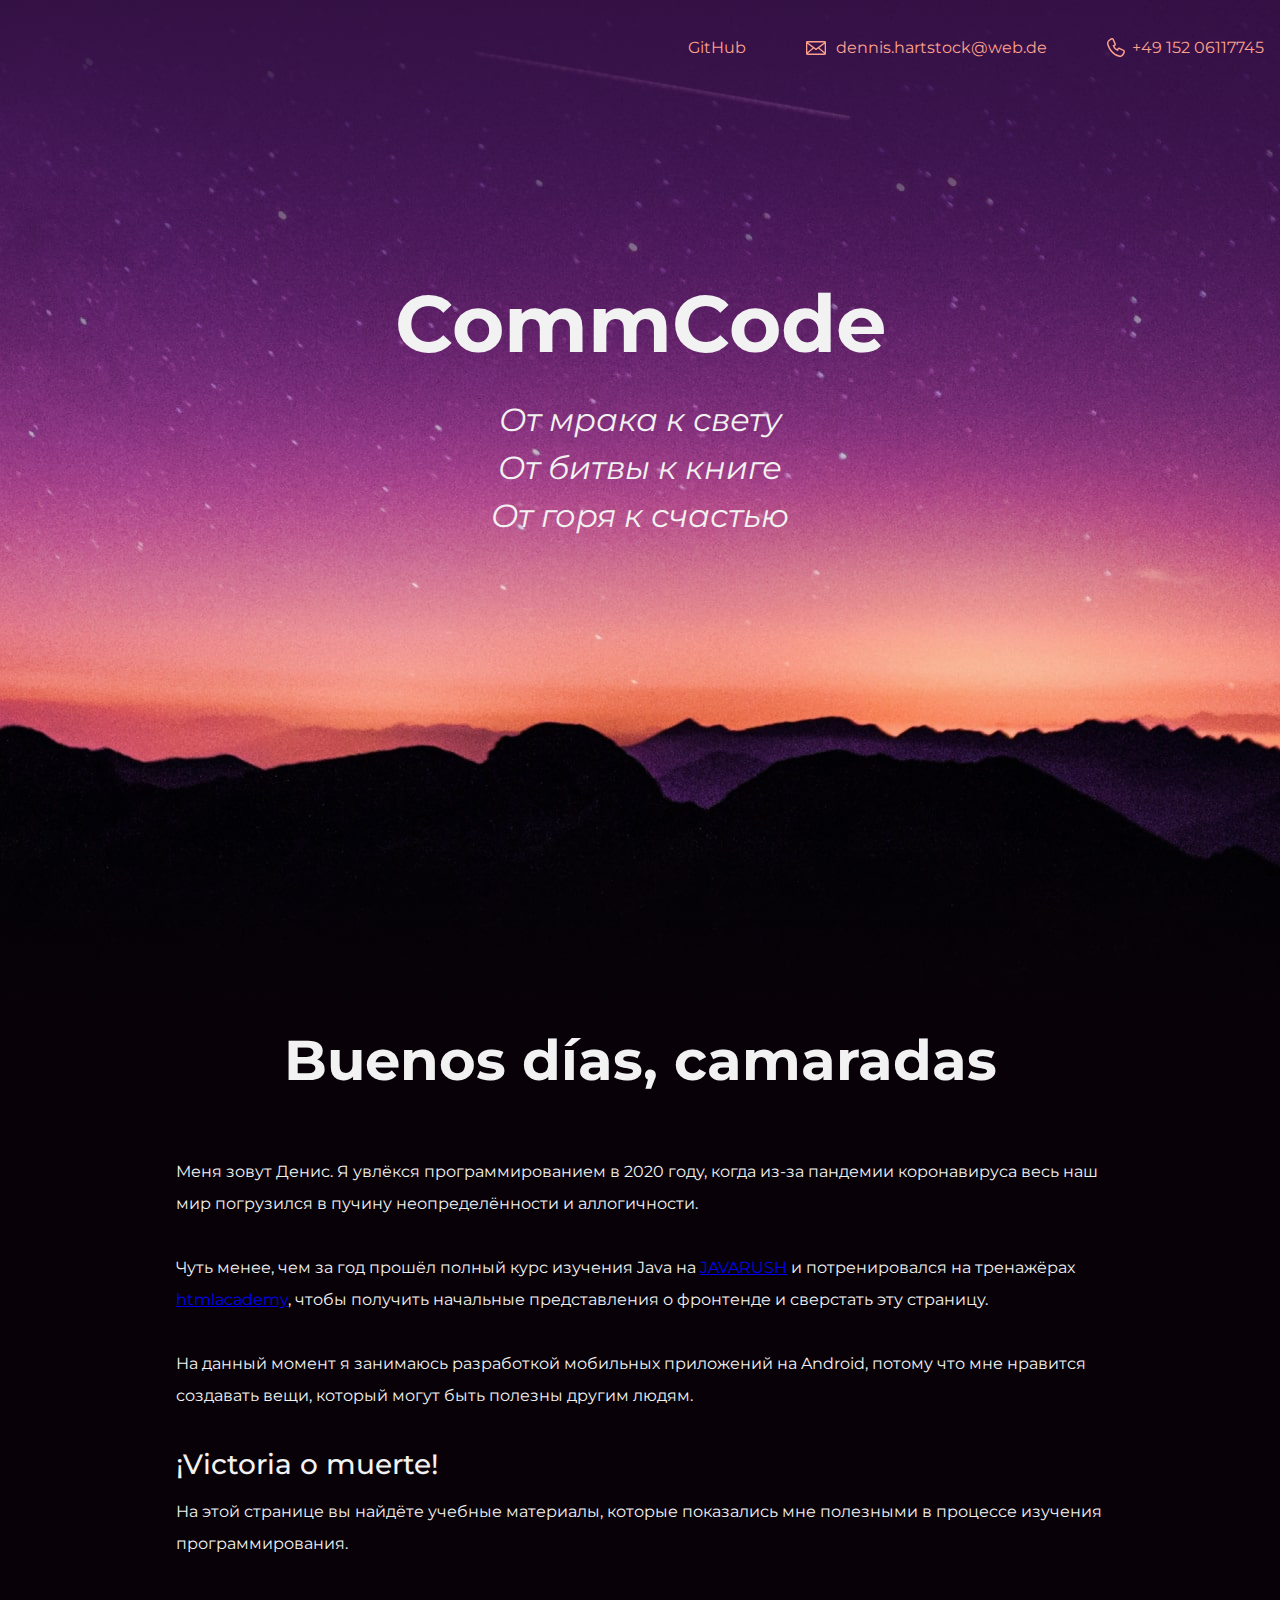
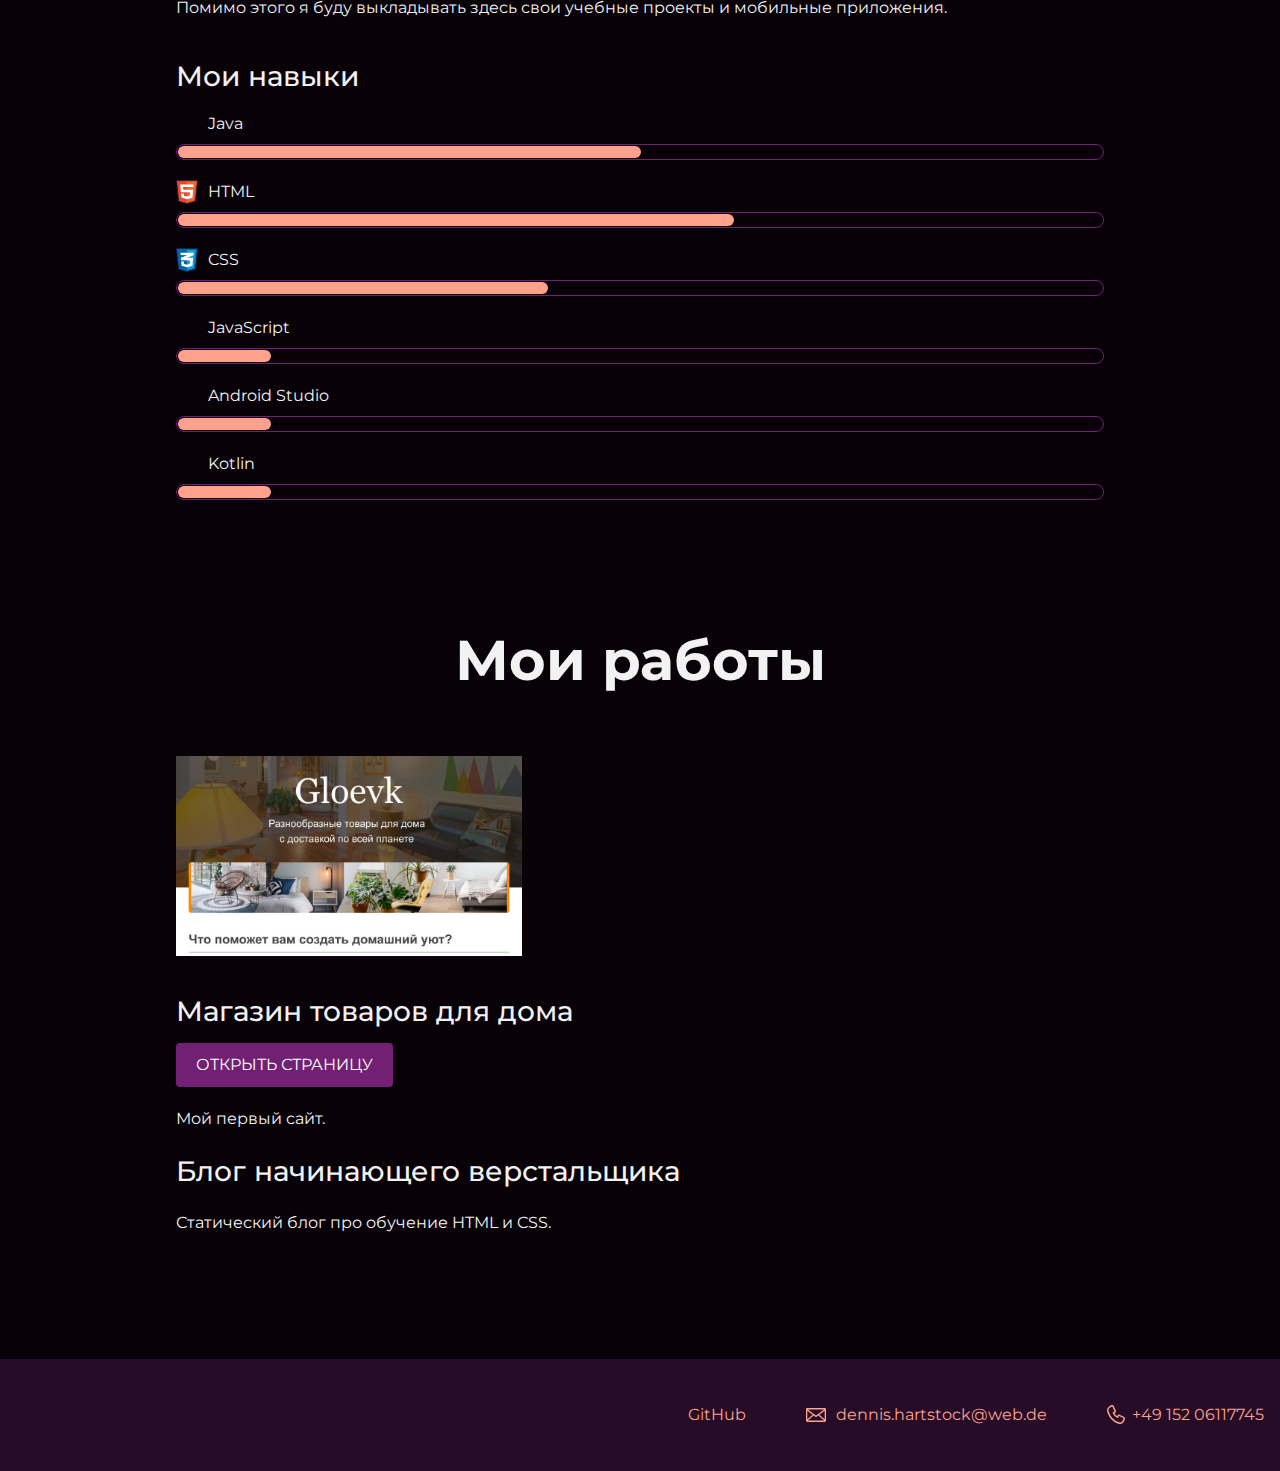
==== index.html @ c0b28620 "release portfolio" ====
<!DOCTYPE html>
<html lang="ru">

<head>
  <meta charset="UTF-8">
  <link rel="stylesheet" href="style.css">
  <link rel="stylesheet"
    href="https://fonts.googleapis.com/css?family=Montserrat:400,500,700|Old+Standard+TT&display=swap&subset=cyrillic">
  <title>CommCode</title>
</head>

<body>
  <header class="page-header">
    <div class="container">
      <a class="header-github" href="https://github.com/DennisHartstock">GitHub</a>
      <a class="header-email" href="mailto:dennis.hartstock@web.de">dennis.hartstock@web.de</a>
      <a class="header-phone" href="tel:+4915206117745">+49 152 06117745</a>
    </div>
  </header>

  <section class="hero-image">
    <div class="container">
      <h1 class="heading">CommCode</h1>
      <p><cite>От мрака к свету<br>От битвы к книге<br>От горя к счастью</cite></p>
    </div>
  </section>

  <section class="intro">
    <div class="container">
      <h2 class="subheading">Buenos días, camaradas</h2>
      <figure>
        <!-- <img class="user-image" src="files/user.jpg" width="928" height="536" alt="Фотография Неопознанного Енота"> -->
      </figure>

      <div>

        <p>Меня зовут Денис. Я увлёкся программированием в 2020 году,
          когда из-за пандемии коронавируса весь наш мир погрузился в пучину неопределённости и аллогичности.</p>

        <p>Чуть менее, чем за год прошёл полный курс изучения Java на <a href="https://javarush.ru/">JAVARUSH</a> и
          потренировался на тренажёрах <a href="https://htmlacademy.ru/courses">htmlacademy</a>,
          чтобы получить начальные представления о фронтенде и сверстать эту страницу.</p>

        <p>На данный момент я занимаюсь разработкой мобильных приложений на Android, потому что мне нравится создавать вещи,
          который могут быть полезны другим людям.</p>

      </div>

      <div>
        <h3>¡Victoria o muerte!</h3>

        <p>На этой странице вы найдёте учебные материалы, которые показались мне полезными в процессе изучения программирования.</p>

        <p>Помимо этого я буду выкладывать здесь свои учебные проекты и мобильные приложения.</p>

      </div>

      <div class="skills">
        <h3>Мои навыки</h3>
        <dl class="skills-list">
          <dt class="skill-java">Java</dt>
          <dd class="level">
            <div style="width: 50%;">50%</div>
            </dd>
          <dt class="skill-html">HTML</dt>
          <dd class="level">
            <div style="width: 60%;">60%</div>
          </dd>
          <dt class="skill-css">CSS</dt>
          <dd class="level">
            <div style="width: 40%;">40%</div>
          </dd>
          <dt class="skill-javascript">JavaScript</dt>
          <dd class="level">
            <div style="width: 10%;">10%</div>
            </dd>
            <dt class="skill-android-studio">Android Studio</dt>
          <dd class="level">
            <div style="width: 10%;">10%</div>
            </dd>
            <dt class="skill-Kotlin">Kotlin</dt>
          <dd class="level">
            <div style="width: 10%;">0%</div>
            </dd>
        </dl>
      </div>

    </div>
  </section>

  <section class="portfolio">
    <div class="container">
      <h2 class="subheading">Мои работы</h2>

      <figure class="project-image">
        <img src="files/project.jpg" height="200" alt="Cайт магазина товаров для дома">
      </figure>

      <h3>Магазин товаров для дома</h3>
      <a class="button" href="source/project-gloevk/index.html">Открыть страницу</a>

      <p>Мой первый сайт.</p>

      <h3>Блог начинающего верстальщика</h3>
      <p>Статический блог про обучение HTML и CSS.</p>
    </div>
  </section>

  <footer class="page-footer">
    <div class="container">
      <a class="footer-github" href="https://github.com/DennisHartstock">GitHub</a>
      <a class="footer-email" href="mailto:dennis.hartstock@web.de">dennis.hartstock@web.de</a>
      <a class="footer-phone" href="tel:+4915206117745">+49 152 06117745</a>
    </div>
  </footer>
</body>

</html>
---- style.css ----
body {
  margin: 0;
  min-width: 960px;
  font-family: "Montserrat", "Helvetica", "Arial", sans-serif;
  font-size: 16px;
  line-height: 32px;
  color: #f2f2f2;
  background-color: #080208;
  background-image: url("img/hero-bg.jpg");
  background-repeat: no-repeat;
  background-position: top center;
}

.container {
  max-width: 928px;
  margin: 0 auto;
  padding: 0 16px;
}

.page-header {
  margin: 0 0 180px;
  padding: 32px 0 32px;
}

.page-header .container,
.page-footer .container {
  max-width: 1408px;
  text-align: right;
}

.page-header a {
  margin-left: 56px;
  color: #fea18d;
  text-decoration: none;
  background-repeat: no-repeat;
  background-position: left;
}

.header-email {
  padding-left: 30px;
  background-image: url("img/icon-email.svg");
}

.header-phone {
  padding-left: 25px;
  background-image: url("img/icon-phone.svg");
}

.hero-image {
  margin-bottom: 480px;
}

.hero-image .container {
  max-width: 1408px;
  text-align: center;
}

.heading {
  margin: 0 0 24px;
  font-size: 80px;
  line-height: 96px;
}

.hero-image p {
  margin: 0;
  font-size: 32px;
  line-height: 48px;
}

.intro {
  margin: 0 0 120px;
}

.subheading {
  margin: 0 0 56px;
  font-size: 56px;
  line-height: 80px;
  text-align: center;
}

.user-image {
  margin: 0 0 32px;
  text-align: center;
}

.intro h3,
.portfolio h3 {
  margin: 0 0 12px;
  font-size: 28px;
  line-height: 40px;
  font-weight: 500;
}

.intro p {
  margin: 0 0 32px;
}

.skills-list {
  margin: 0;
  padding: 0;
}

.skills-list dt {
  padding-left: 32px;
  background-repeat: no-repeat;
  background-position: left;
}

.skill-html {
  background-image: url("img/icon-html.svg");
}

.skill-css {
  background-image: url("img/icon-css.svg");
}

.level {
  margin: 4px 0 16px;
  padding: 0;
  height: 14px;
  font-size: 0;
  background-color: #080208;
  border: 1px solid #712073;
  border-radius: 8px;
}

.level div {
  margin: 1px;
  height: 12px;
  background-color: #fea18d;
  border-radius: 6px;
}

.portfolio {
  margin: 0 0 120px;
}

.projects {
  margin: 0;
  padding: 0;
  list-style: none;
}

.projects li {
  margin: 0 0 80px;
}

.project-image {
  margin: 0 0 24px;
  text-align: left;
}

.projects p {
  margin: 0 0 24px;
}

.button {
  padding: 6px 20px;
  display: inline-block;
  vertical-align: baseline;
  text-decoration: none;
  text-transform: uppercase;
  border-radius: 4px;
  background-color: #712073;
  color: #ffffff;
}

.page-footer {
  padding: 40px 0;
  background-color: #260c26;
}

.page-footer a {
  margin-left: 56px;
  color: #fea18d;
  text-decoration: none;
  background-repeat: no-repeat;
  background-position: left;
}

.footer-email {
  padding-left: 30px;
  background-image: url("img/icon-email.svg");
}

.footer-phone {
  padding-left: 25px;
  background-image: url("img/icon-phone.svg");
}
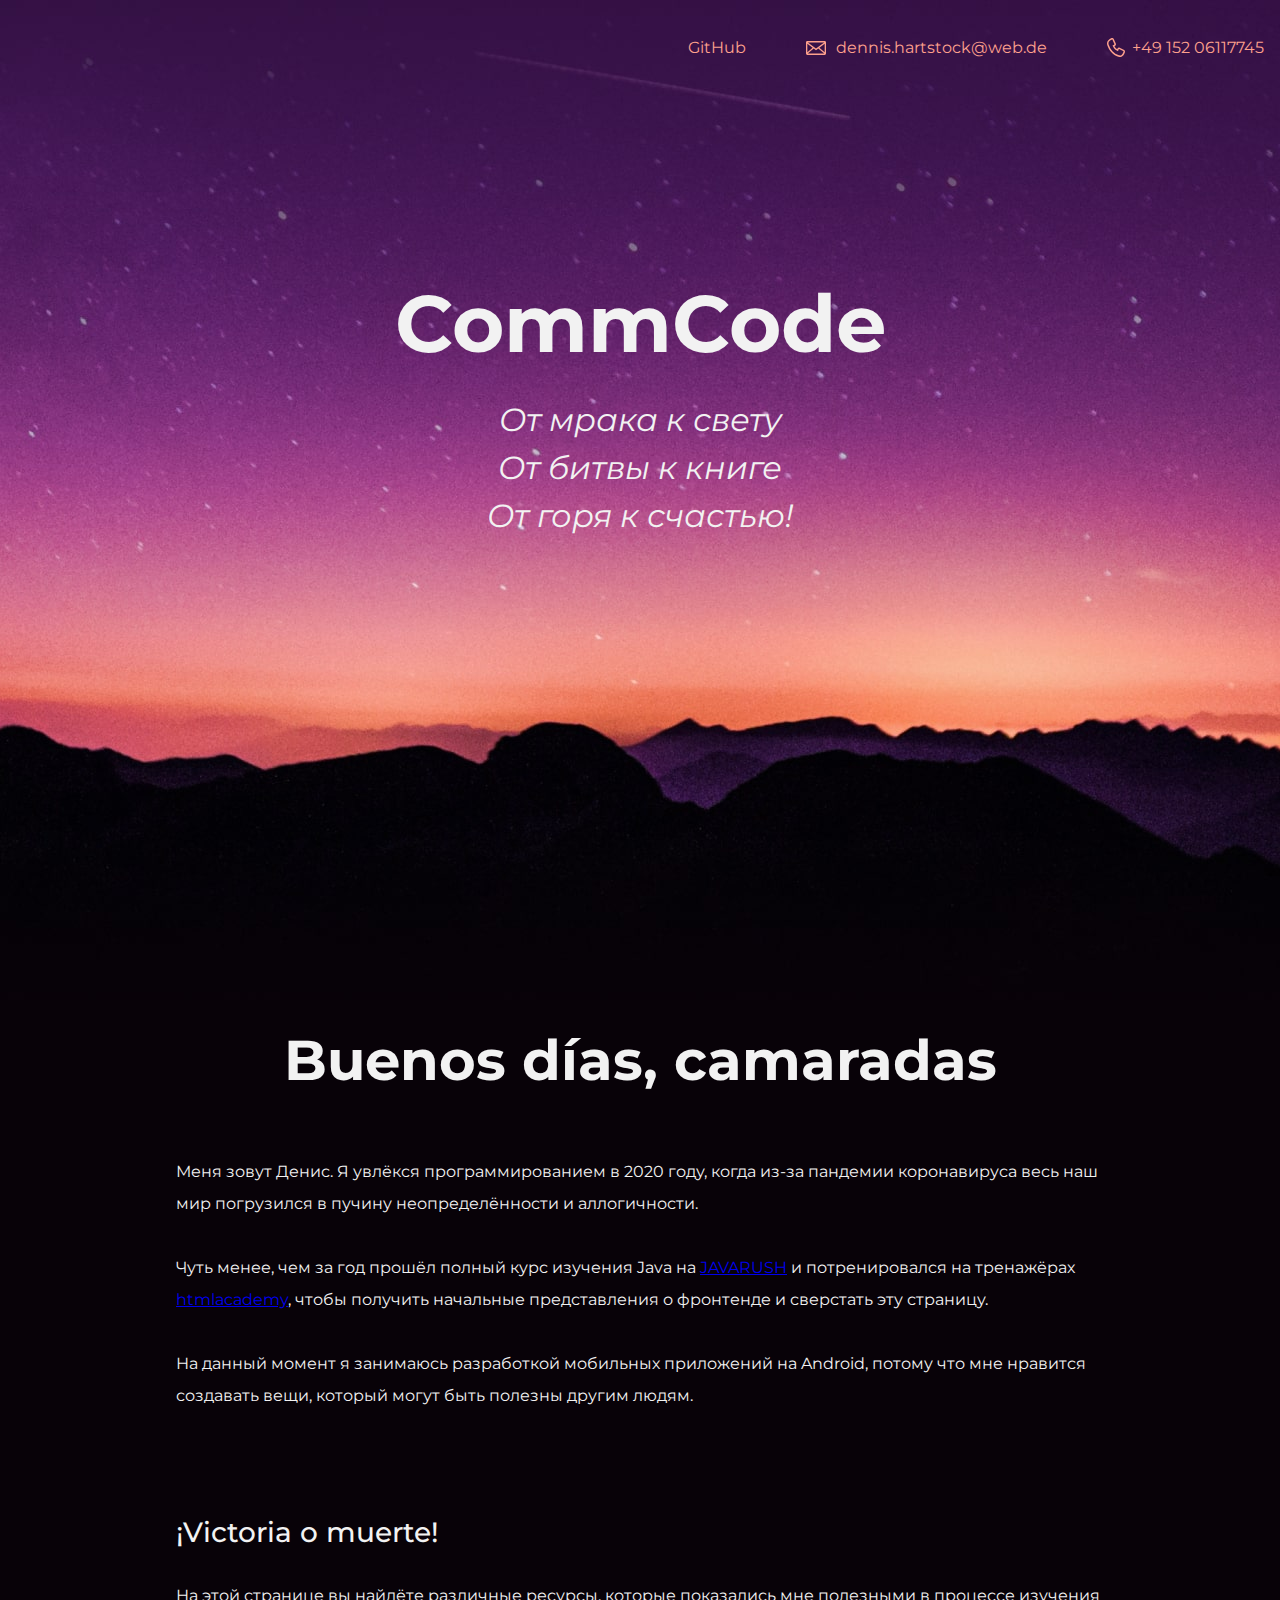
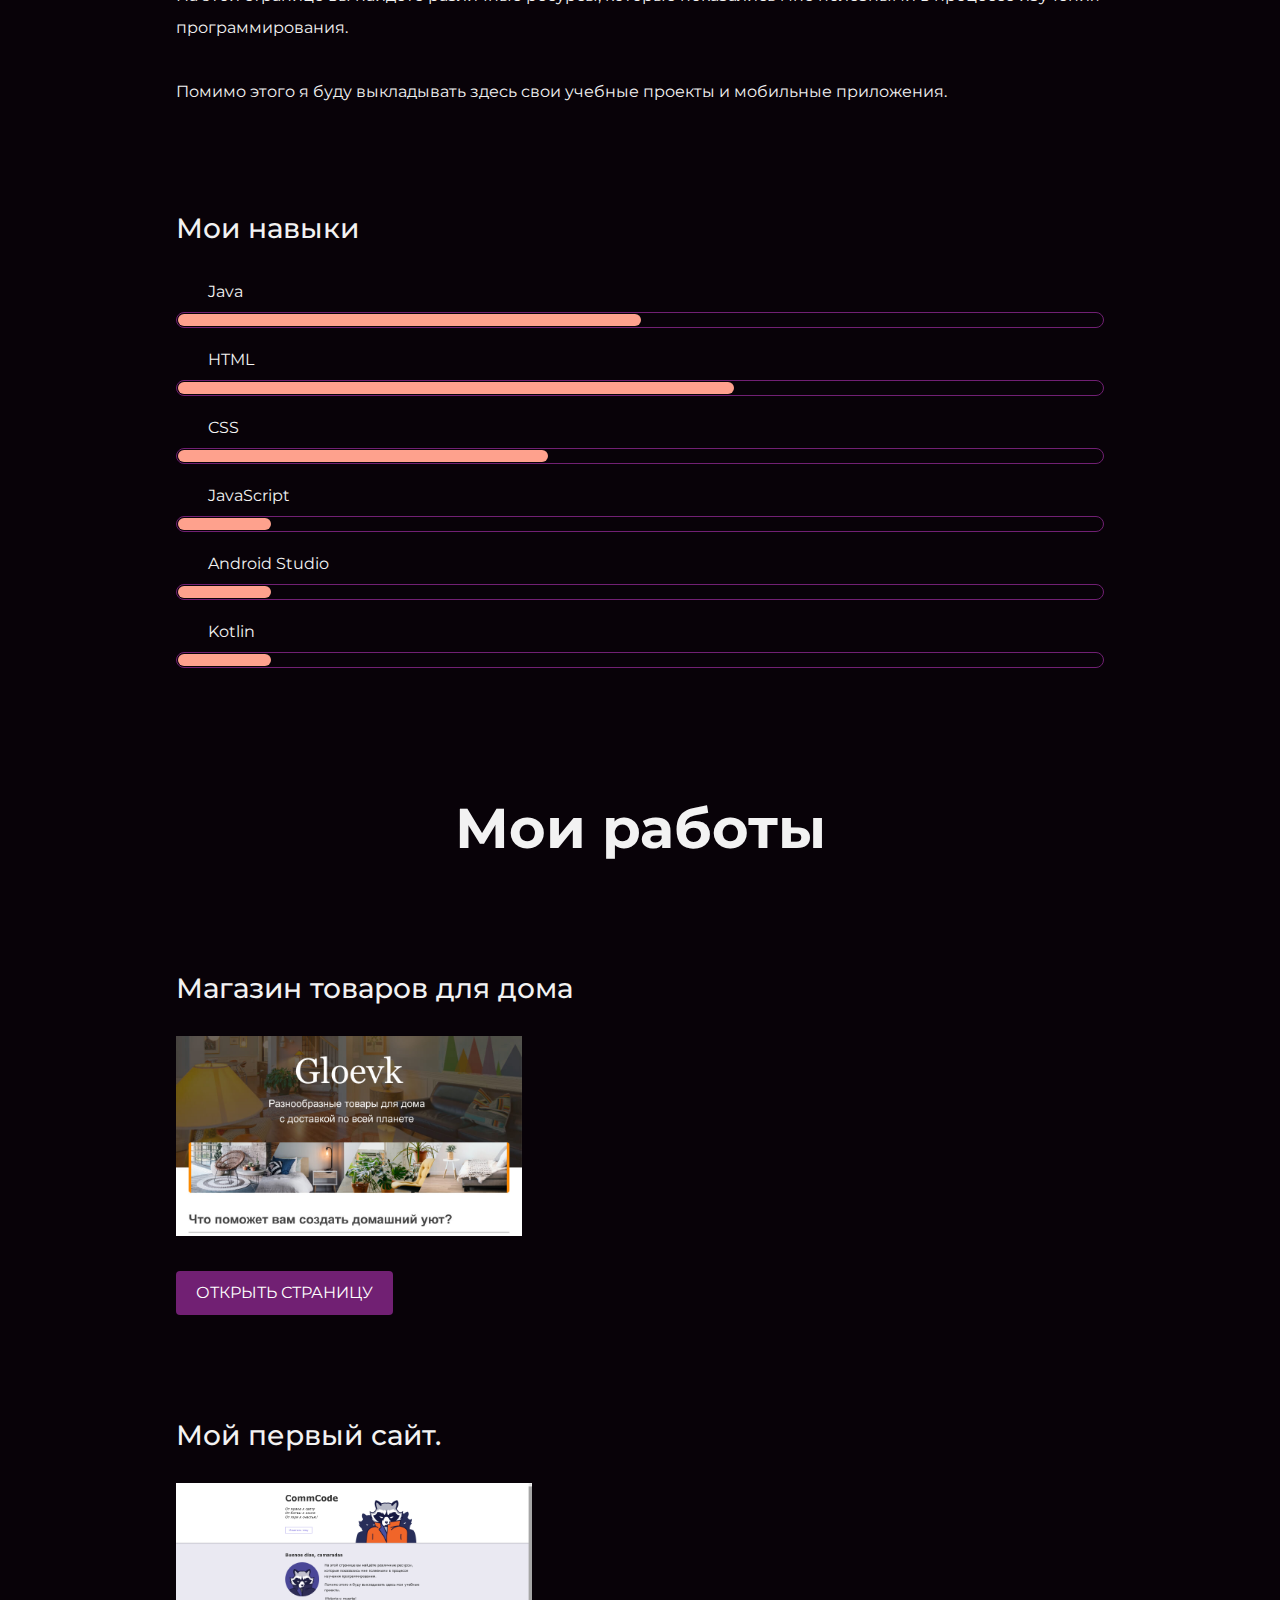
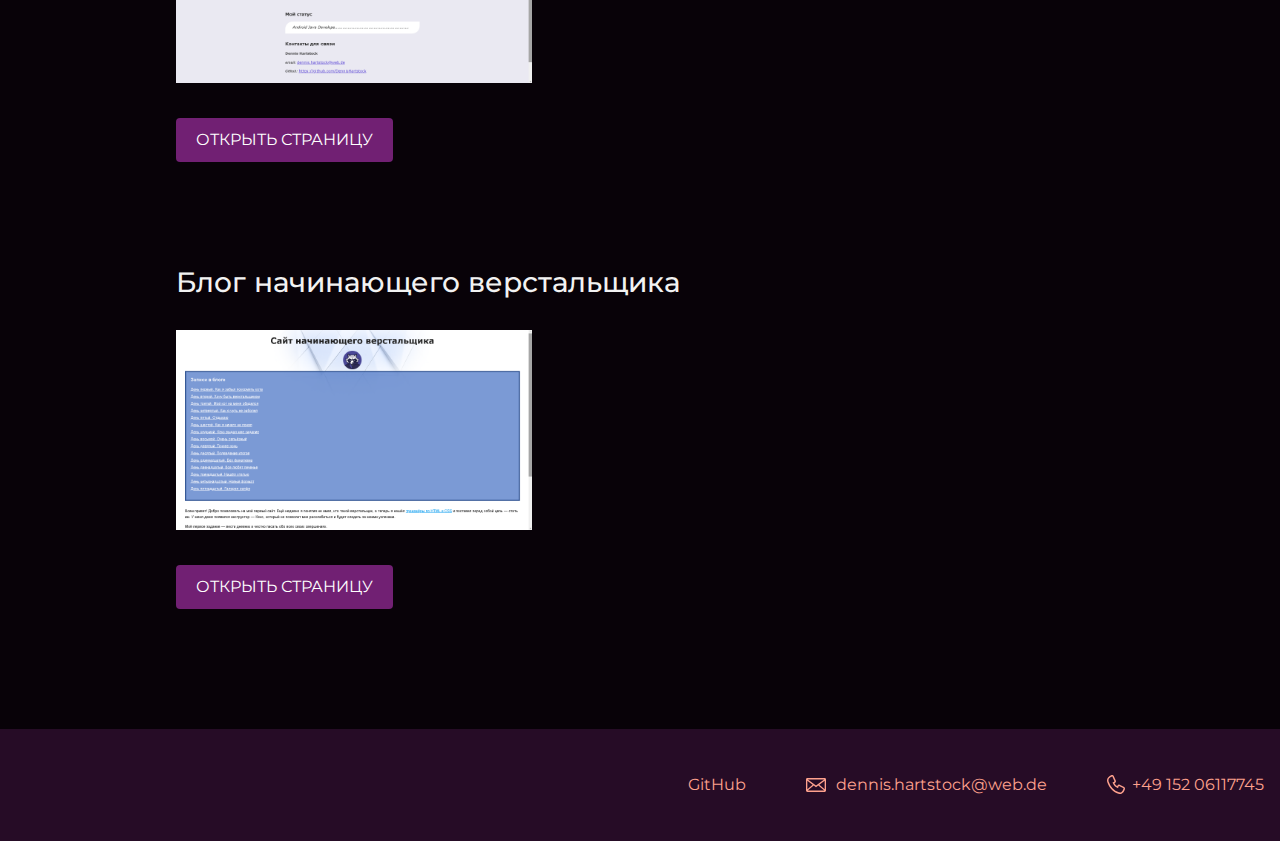
==== commit 4f3ec763: "make varios changes" ====
--- a/index.html
+++ b/index.html
@@ -21,7 +21,7 @@
   <section class="hero-image">
     <div class="container">
       <h1 class="heading">CommCode</h1>
-      <p><cite>От мрака к свету<br>От битвы к книге<br>От горя к счастью</cite></p>
+      <p><cite>От мрака к свету<br>От битвы к книге<br>От горя к счастью!</cite></p>
     </div>
   </section>
 
@@ -41,7 +41,8 @@
           потренировался на тренажёрах <a href="https://htmlacademy.ru/courses">htmlacademy</a>,
           чтобы получить начальные представления о фронтенде и сверстать эту страницу.</p>
 
-        <p>На данный момент я занимаюсь разработкой мобильных приложений на Android, потому что мне нравится создавать вещи,
+        <p>На данный момент я занимаюсь разработкой мобильных приложений на Android, потому что мне нравится создавать
+          вещи,
           который могут быть полезны другим людям.</p>
 
       </div>
@@ -49,7 +50,8 @@
       <div>
         <h3>¡Victoria o muerte!</h3>
 
-        <p>На этой странице вы найдёте учебные материалы, которые показались мне полезными в процессе изучения программирования.</p>
+        <p>На этой странице вы найдёте различные ресурсы, которые показались мне полезными в процессе изучения
+          программирования.</p>
 
         <p>Помимо этого я буду выкладывать здесь свои учебные проекты и мобильные приложения.</p>
 
@@ -61,7 +63,7 @@
           <dt class="skill-java">Java</dt>
           <dd class="level">
             <div style="width: 50%;">50%</div>
-            </dd>
+          </dd>
           <dt class="skill-html">HTML</dt>
           <dd class="level">
             <div style="width: 60%;">60%</div>
@@ -73,18 +75,17 @@
           <dt class="skill-javascript">JavaScript</dt>
           <dd class="level">
             <div style="width: 10%;">10%</div>
-            </dd>
-            <dt class="skill-android-studio">Android Studio</dt>
+          </dd>
+          <dt class="skill-android-studio">Android Studio</dt>
           <dd class="level">
             <div style="width: 10%;">10%</div>
-            </dd>
-            <dt class="skill-Kotlin">Kotlin</dt>
+          </dd>
+          <dt class="skill-Kotlin">Kotlin</dt>
           <dd class="level">
             <div style="width: 10%;">0%</div>
-            </dd>
+          </dd>
         </dl>
       </div>
-
     </div>
   </section>
 
@@ -92,17 +93,27 @@
     <div class="container">
       <h2 class="subheading">Мои работы</h2>
 
+      <h3>Магазин товаров для дома</h3>
       <figure class="project-image">
-        <img src="files/project.jpg" height="200" alt="Cайт магазина товаров для дома">
+        <img src="files/gloevk-example.jpg" height="200" alt="Cайт магазина товаров для дома">
       </figure>
-
-      <h3>Магазин товаров для дома</h3>
       <a class="button" href="source/project-gloevk/index.html">Открыть страницу</a>
 
-      <p>Мой первый сайт.</p>
+      <h3>Мой первый сайт.</h3>
+      <figure class="project-image">
+        <img src="files/commcode-example.png" height="200" alt="Cайт магазина товаров для дома">
+      </figure>
+      <a class="button" href="source/commcode/index.html">Открыть страницу</a>
 
+      
       <h3>Блог начинающего верстальщика</h3>
-      <p>Статический блог про обучение HTML и CSS.</p>
+      <figure class="project-image">
+        <img src="files/project_site-example.png" height="200" alt="Cайт магазина товаров для дома">
+      </figure>
+      <a class="button" href="source/project_site/index.html">Открыть страницу</a>
+
+
+      <!-- <p>Статический блог про обучение HTML и CSS.</p> -->
     </div>
   </section>
 
--- a/style.css
+++ b/style.css
@@ -85,7 +85,7 @@
 
 .intro h3,
 .portfolio h3 {
-  margin: 0 0 12px;
+  margin-top: 100px;
   font-size: 28px;
   line-height: 40px;
   font-weight: 500;
@@ -107,11 +107,11 @@
 }
 
 .skill-html {
-  background-image: url("img/icon-html.svg");
+  /* background-image: url("img/icon-html.svg"); */
 }
 
 .skill-css {
-  background-image: url("img/icon-css.svg");
+  /* background-image: url("img/icon-css.svg"); */
 }
 
 .level {
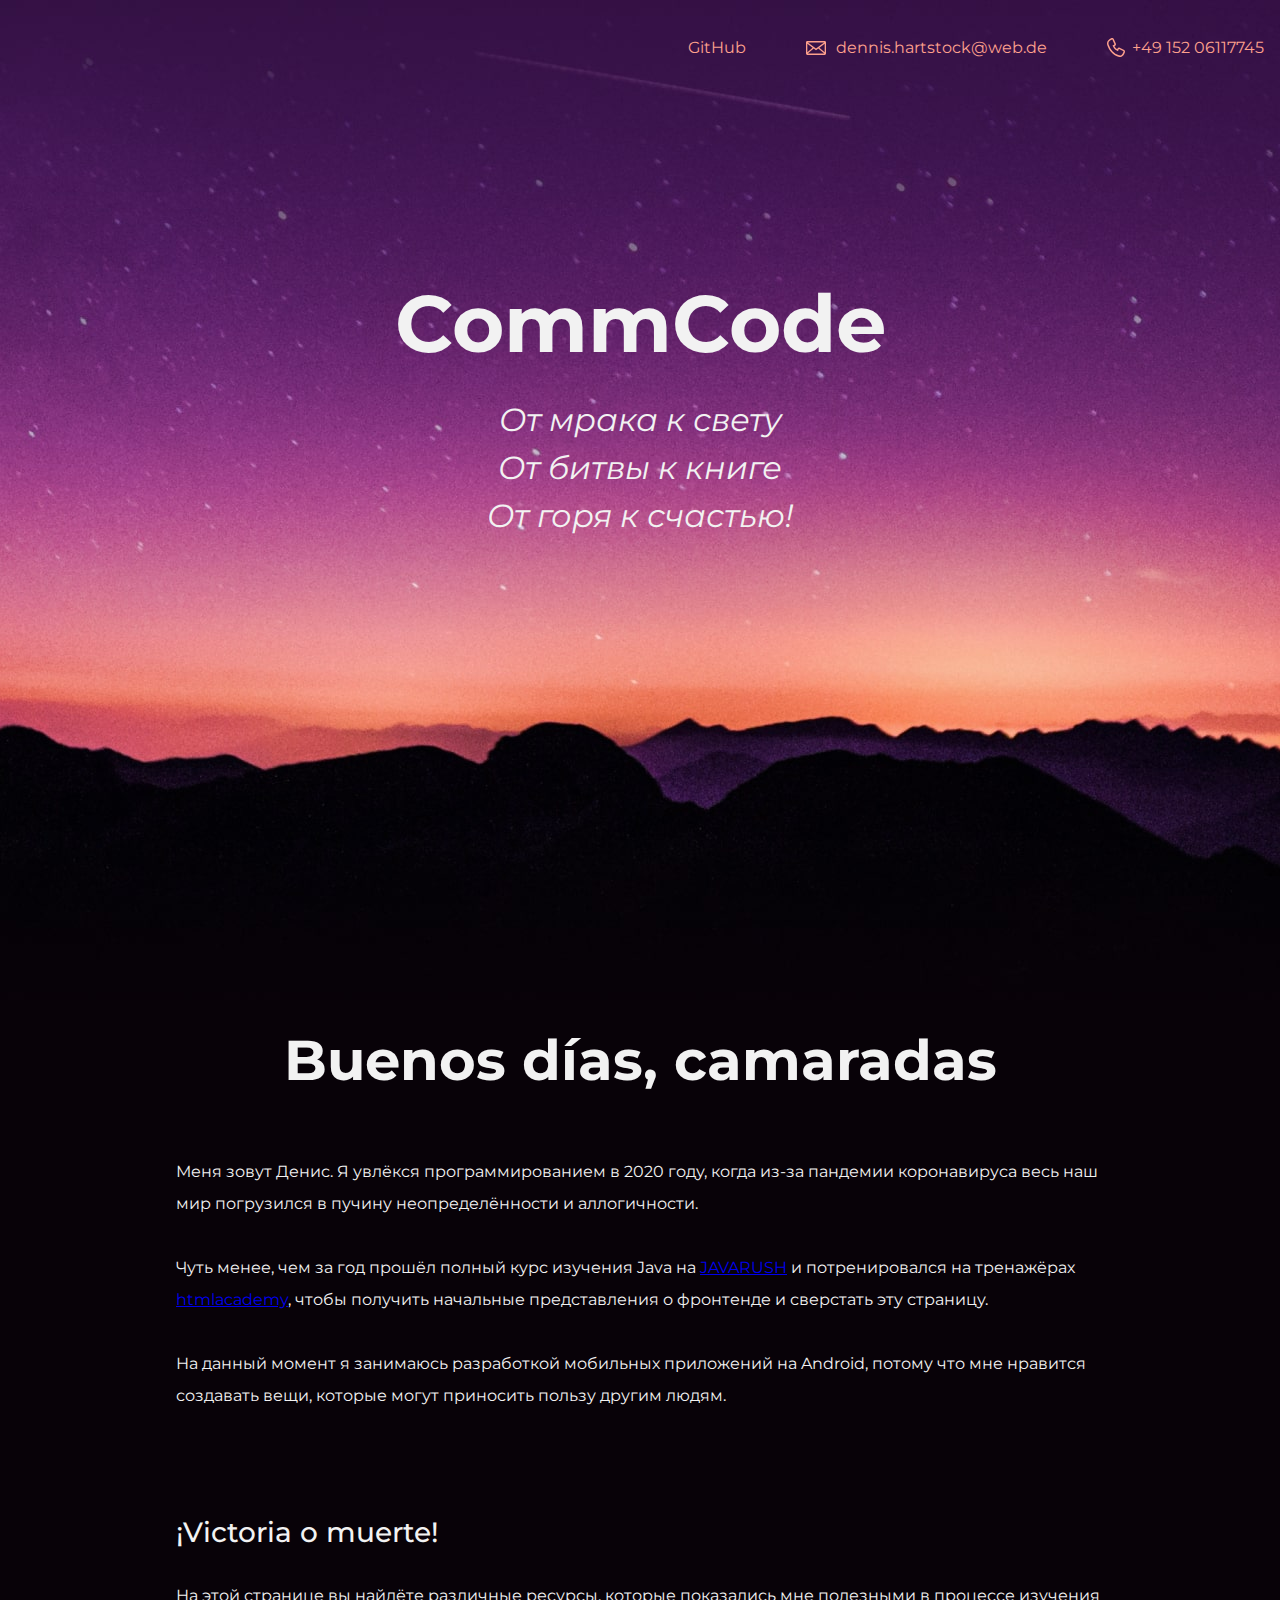
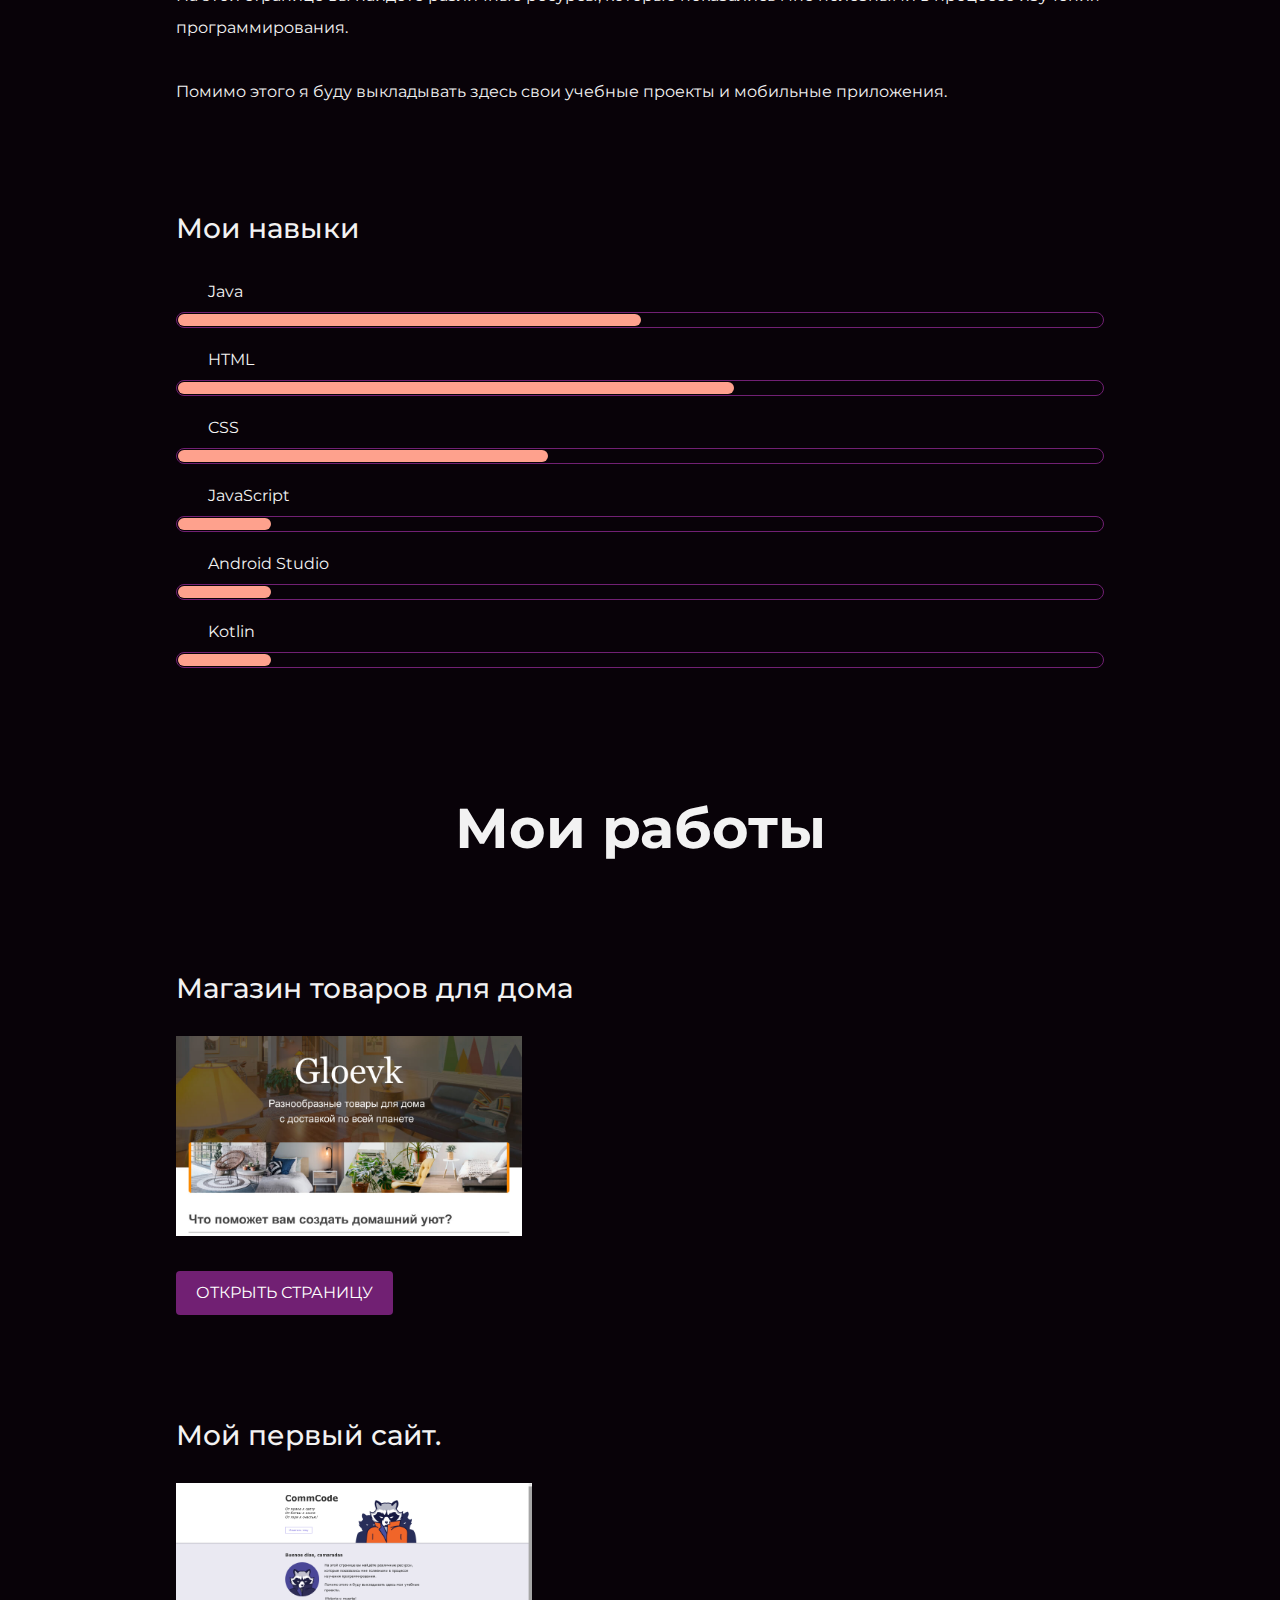
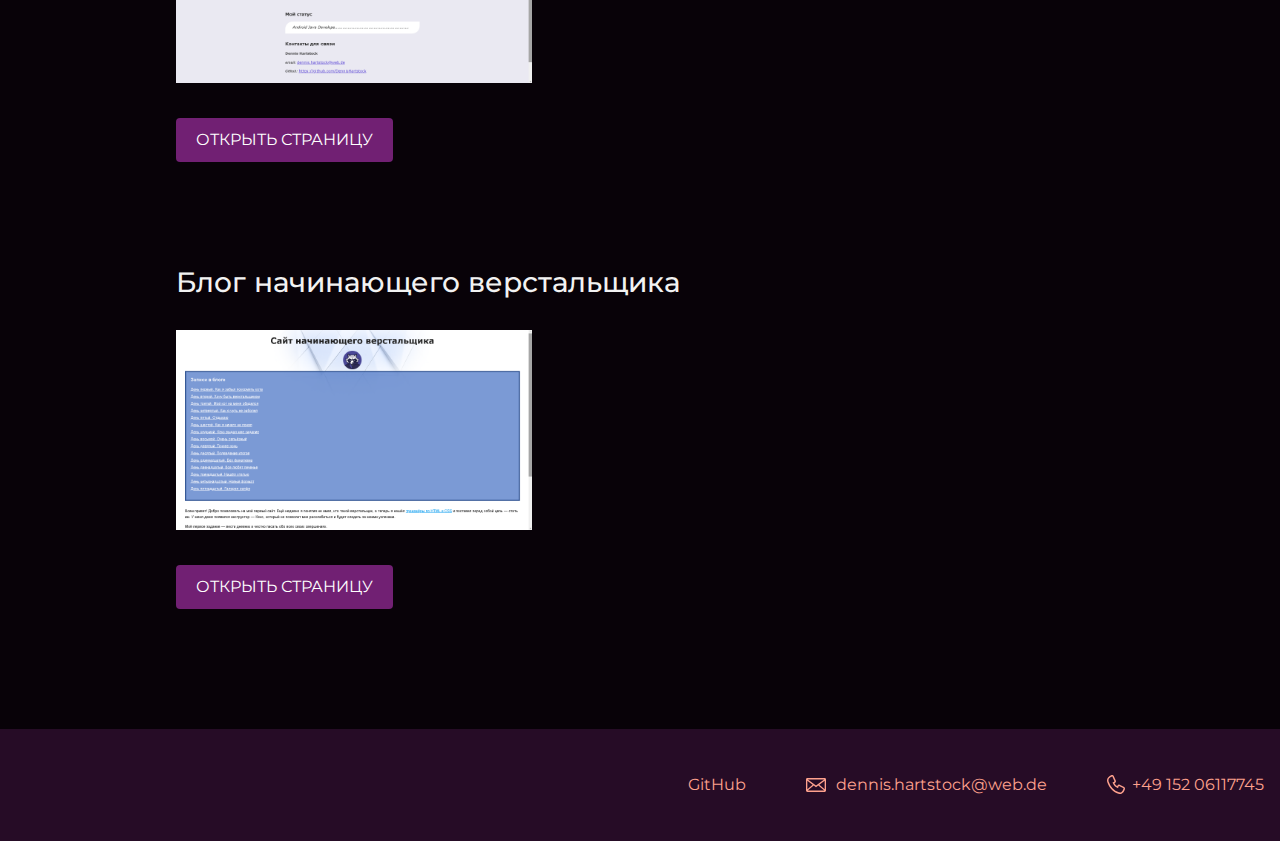
==== commit 0b0be44d: "minor changes" ====
--- a/index.html
+++ b/index.html
@@ -42,8 +42,7 @@
           чтобы получить начальные представления о фронтенде и сверстать эту страницу.</p>
 
         <p>На данный момент я занимаюсь разработкой мобильных приложений на Android, потому что мне нравится создавать
-          вещи,
-          который могут быть полезны другим людям.</p>
+          вещи, которые могут приносить пользу другим людям.</p>
 
       </div>
 
@@ -101,14 +100,14 @@
 
       <h3>Мой первый сайт.</h3>
       <figure class="project-image">
-        <img src="files/commcode-example.png" height="200" alt="Cайт магазина товаров для дома">
+        <img src="files/commcode-example.png" height="200" alt="Мой первый сайт">
       </figure>
       <a class="button" href="source/commcode/index.html">Открыть страницу</a>
 
       
       <h3>Блог начинающего верстальщика</h3>
       <figure class="project-image">
-        <img src="files/project_site-example.png" height="200" alt="Cайт магазина товаров для дома">
+        <img src="files/project_site-example.png" height="200" alt="Блог начинающего верстальщика">
       </figure>
       <a class="button" href="source/project_site/index.html">Открыть страницу</a>
 
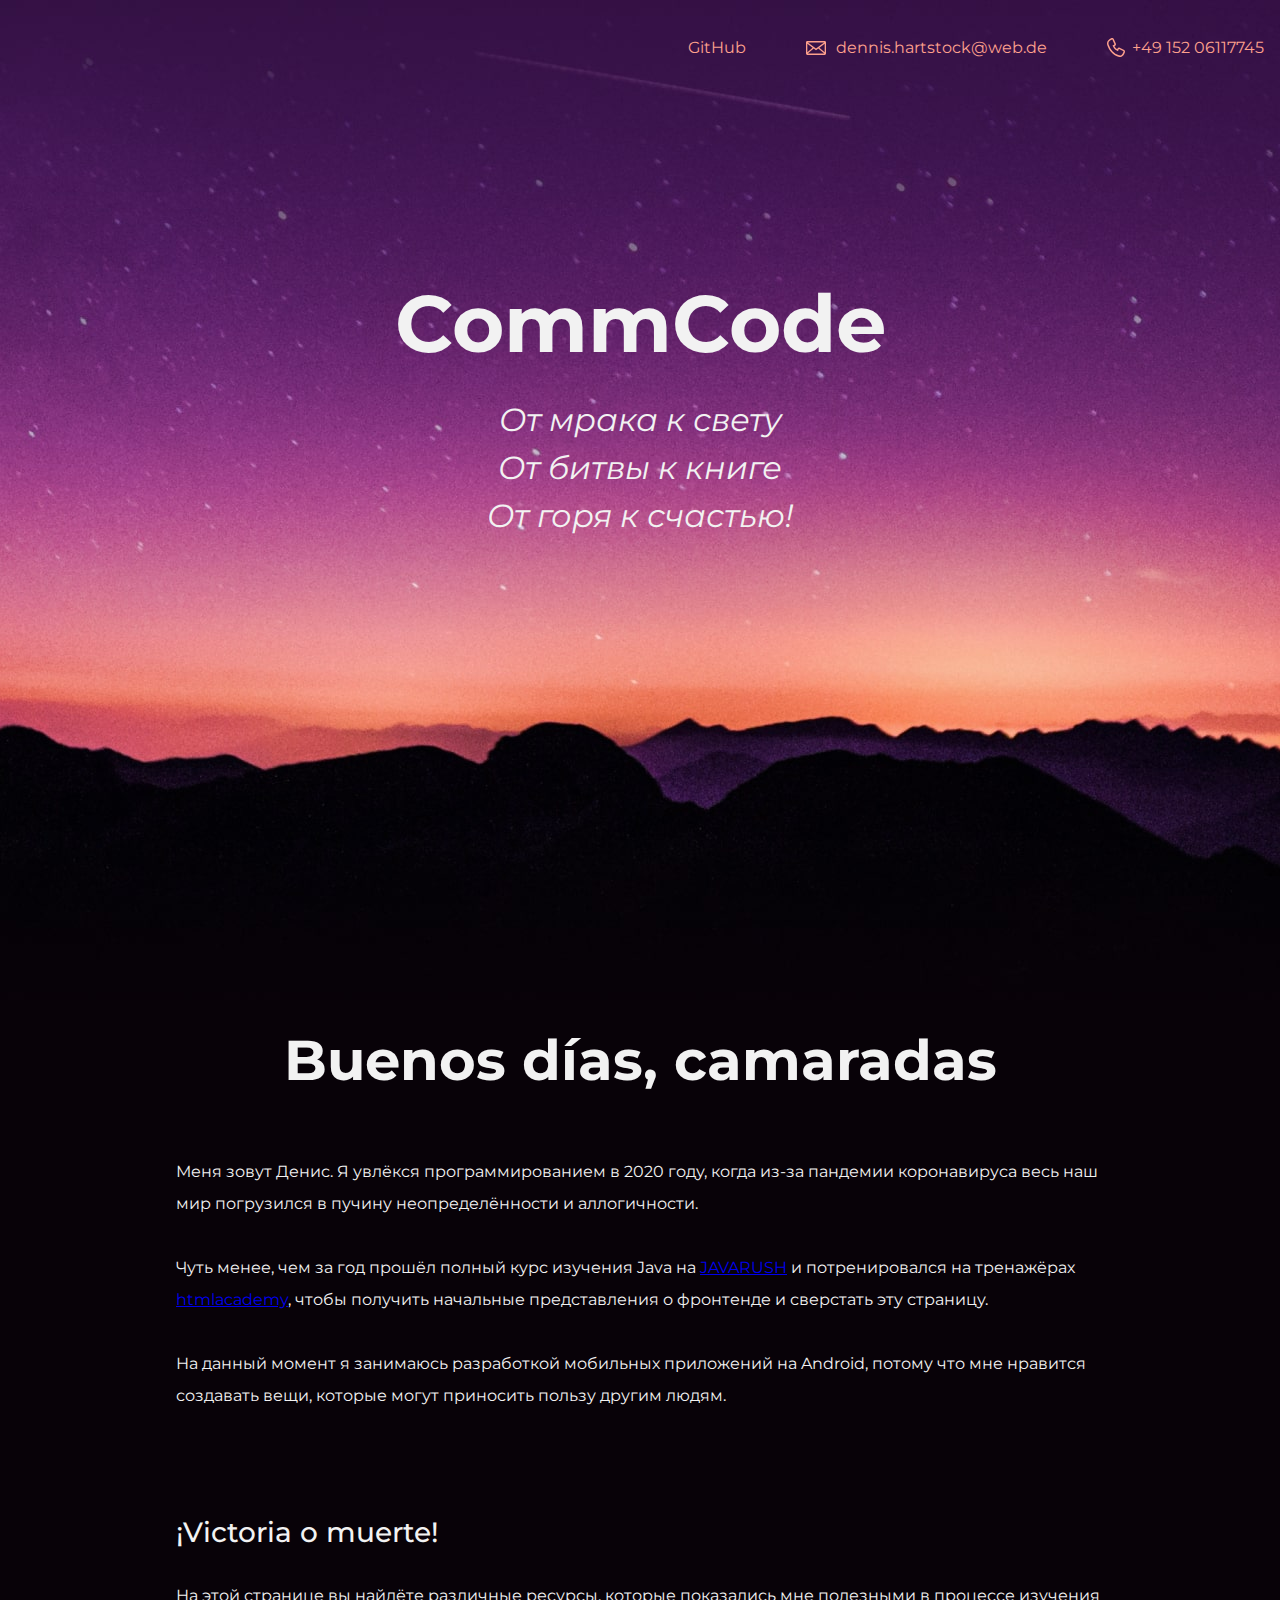
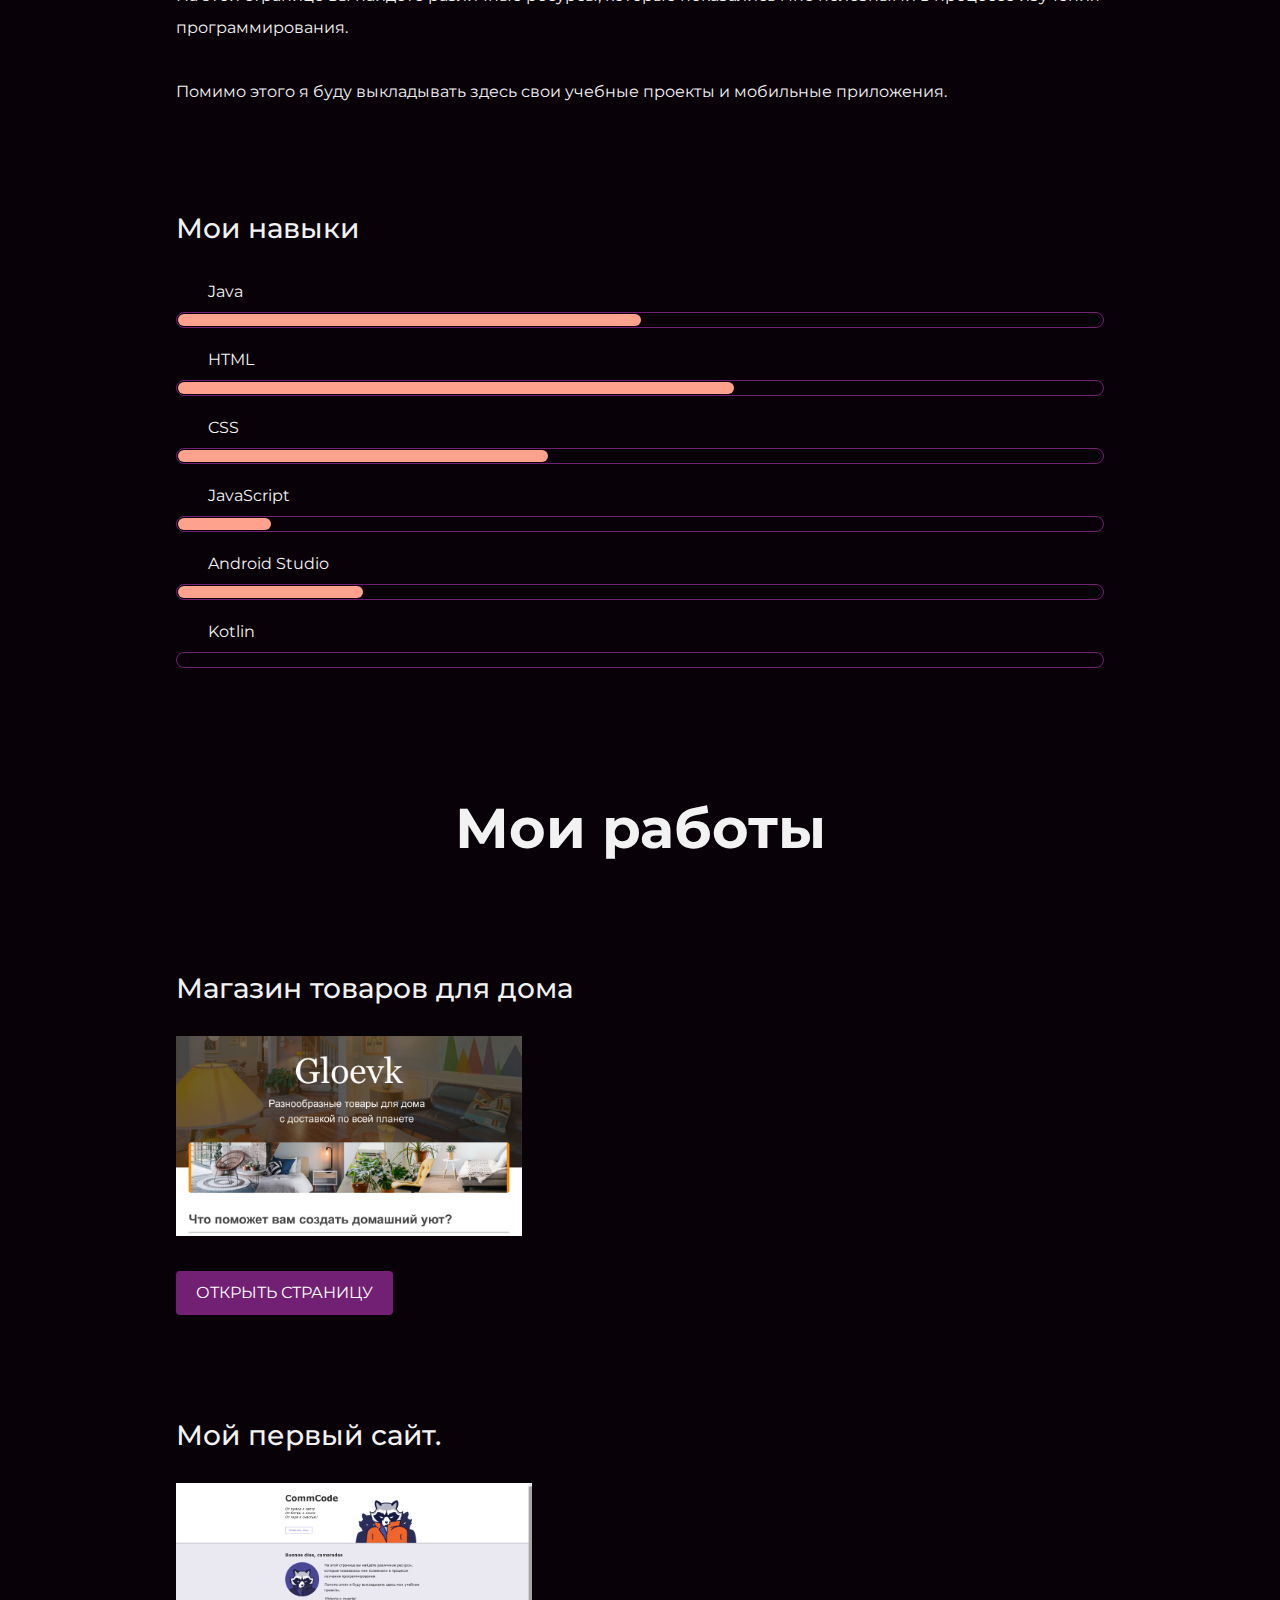
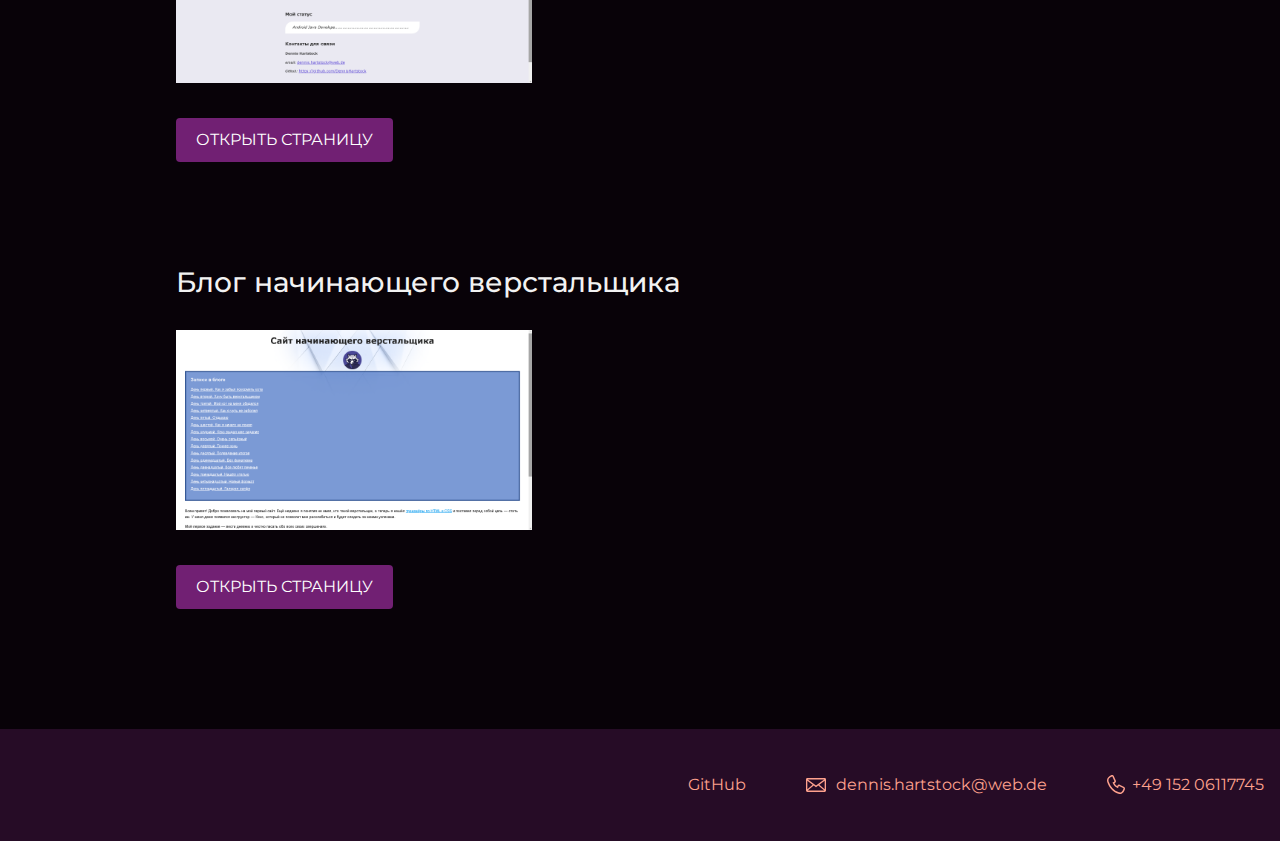
==== commit 7390e39c: "update skills level" ====
--- a/index.html
+++ b/index.html
@@ -77,11 +77,11 @@
           </dd>
           <dt class="skill-android-studio">Android Studio</dt>
           <dd class="level">
-            <div style="width: 10%;">10%</div>
+            <div style="width: 20%;">20%</div>
           </dd>
           <dt class="skill-Kotlin">Kotlin</dt>
           <dd class="level">
-            <div style="width: 10%;">0%</div>
+            <div style="width: 0%;">0%</div>
           </dd>
         </dl>
       </div>
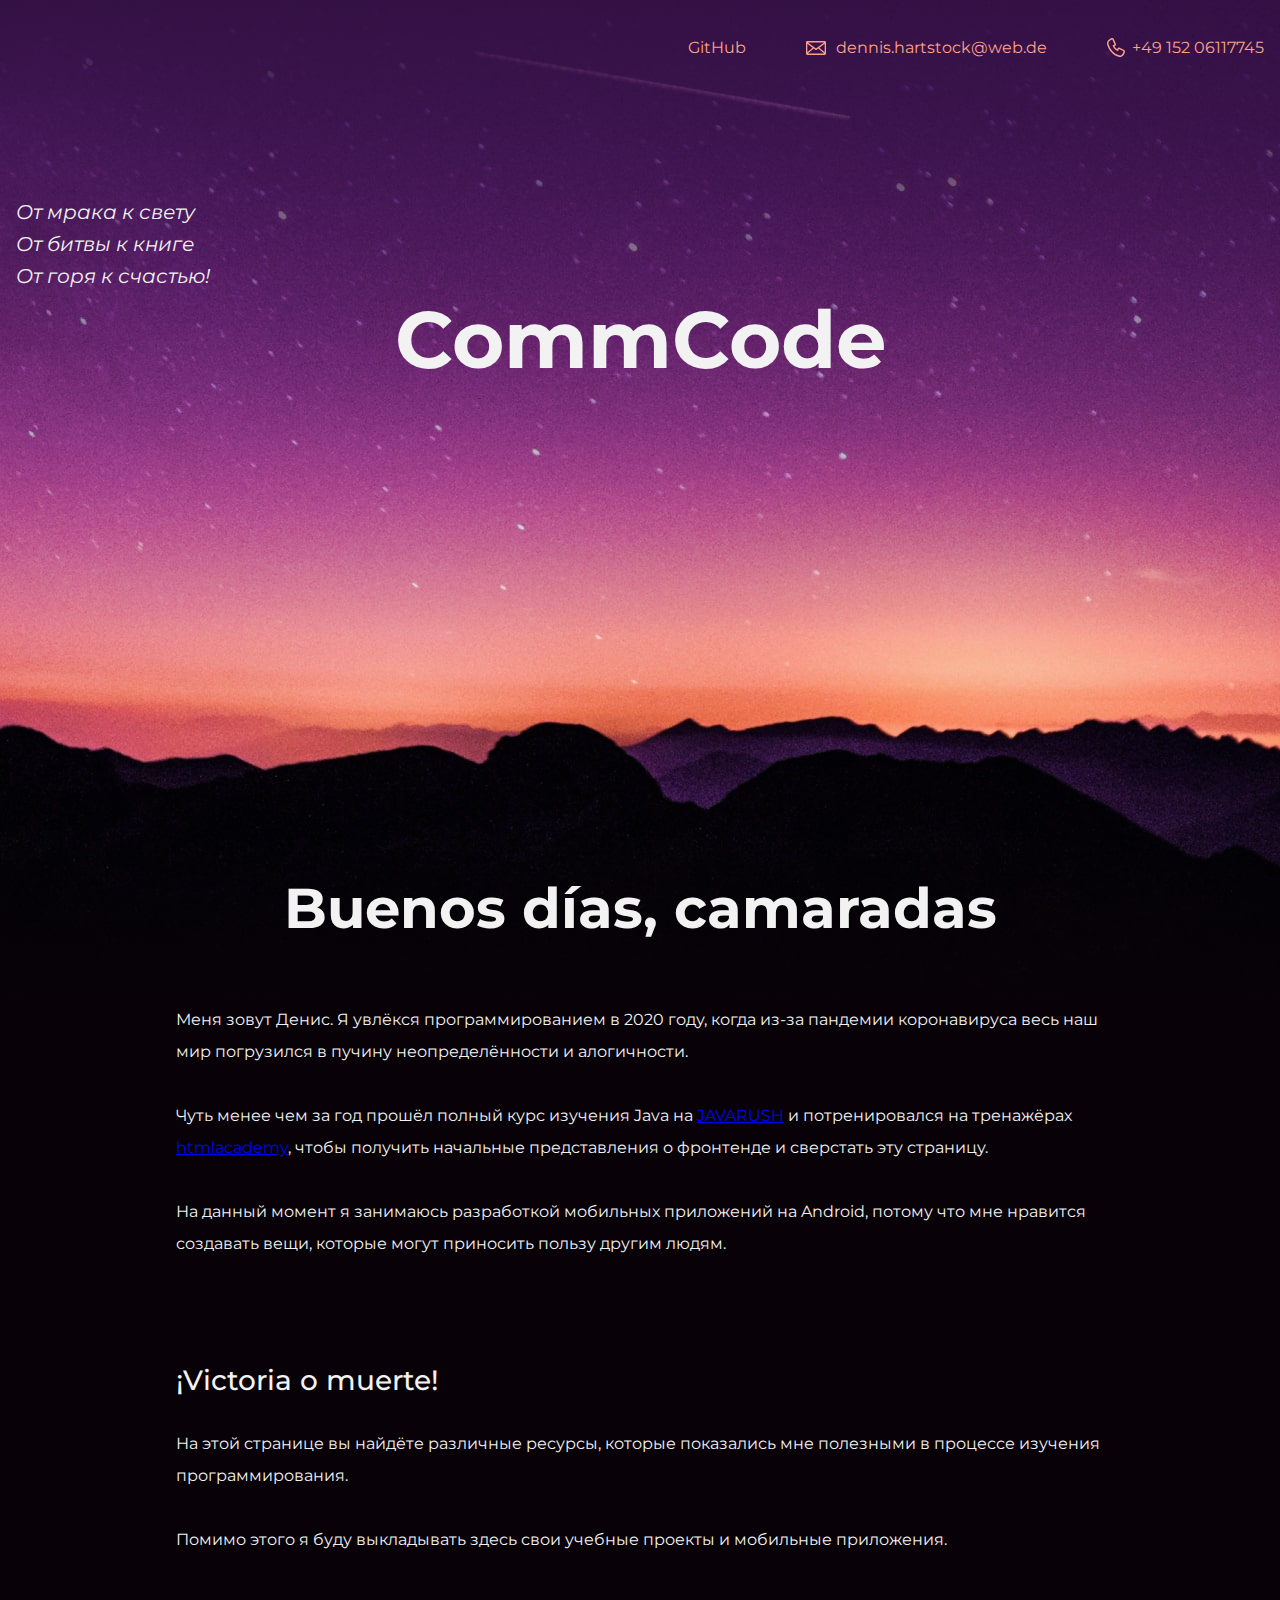
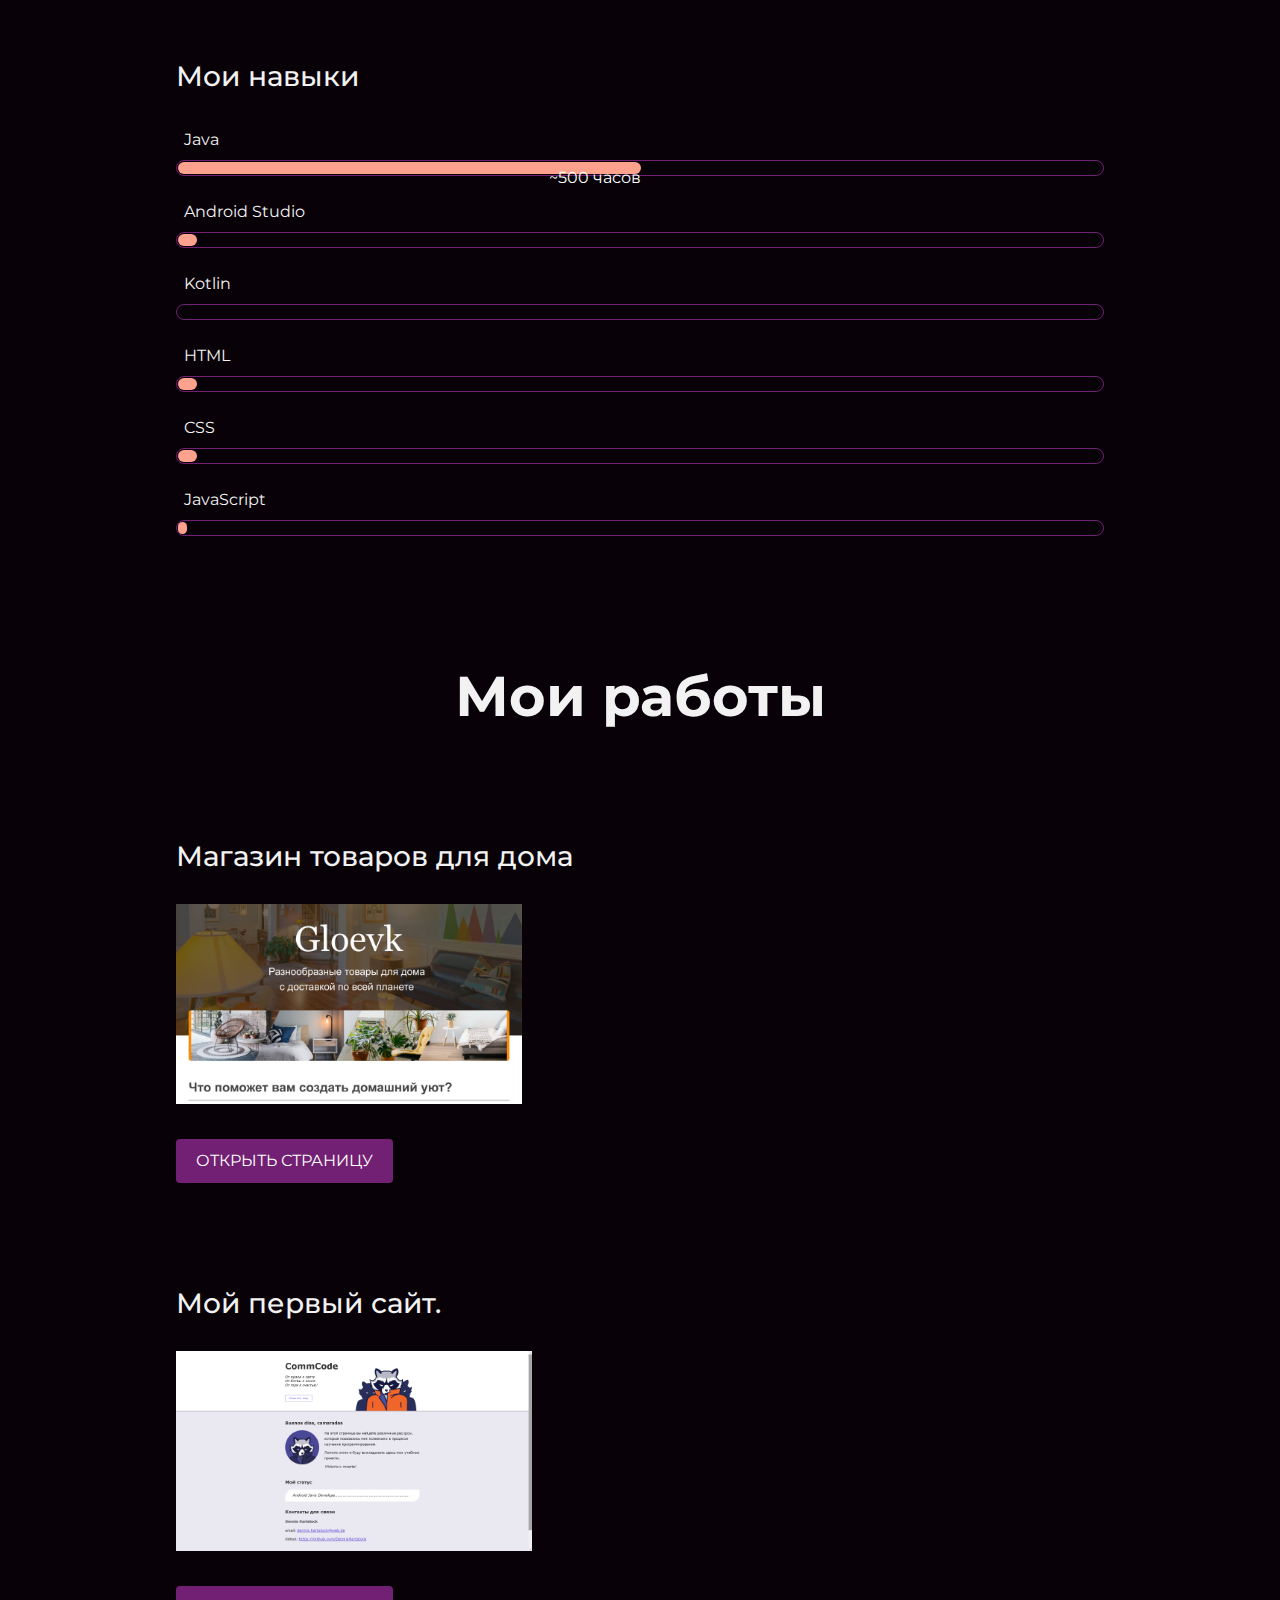
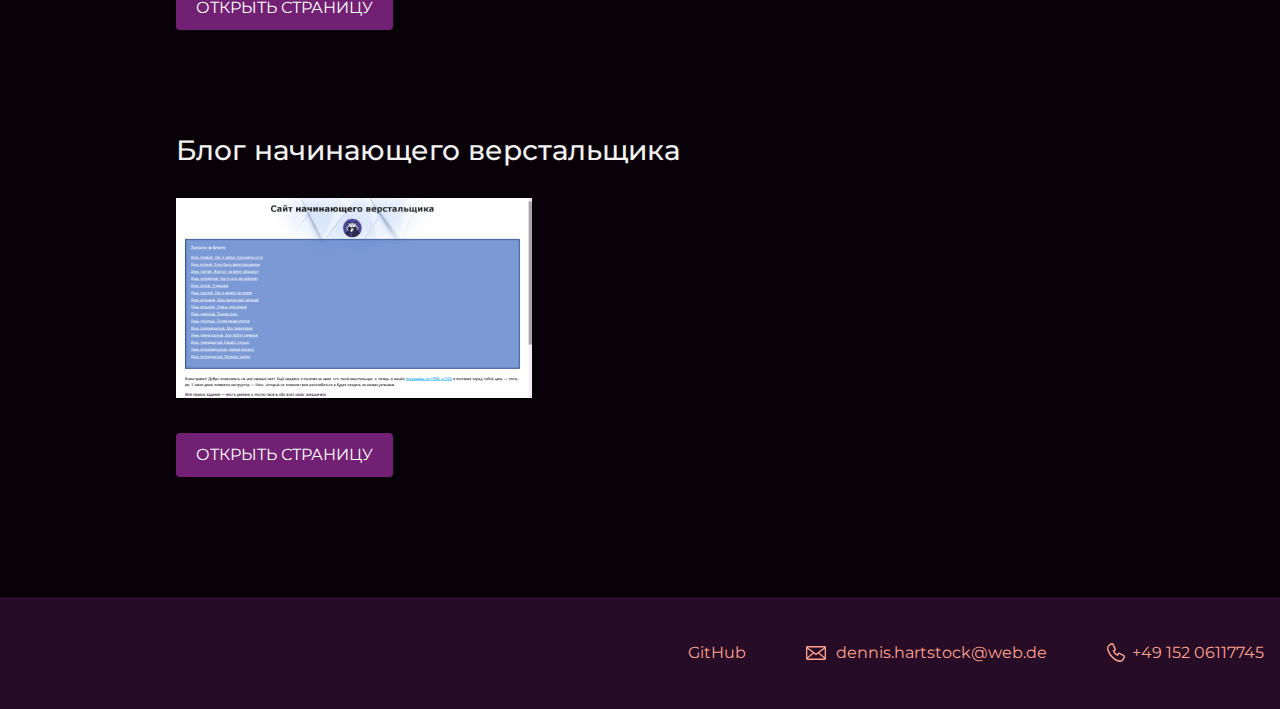
==== commit 9ee3276e: "add some text and layout changes" ====
--- a/index.html
+++ b/index.html
@@ -20,24 +20,26 @@
 
   <section class="hero-image">
     <div class="container">
+      <p><cite>От мрака к свету<br>От битвы к книге<br>От горя к счастью!</cite></p>
       <h1 class="heading">CommCode</h1>
-      <p><cite>От мрака к свету<br>От битвы к книге<br>От горя к счастью!</cite></p>
+      
     </div>
   </section>
 
   <section class="intro">
     <div class="container">
+       <figure>
+        <!-- <img class="user-image" src="files/user.jpg" height="200" alt="Фотография Неопознанного Енота"> -->
+      </figure>
       <h2 class="subheading">Buenos días, camaradas</h2>
-      <figure>
-        <!-- <img class="user-image" src="files/user.jpg" width="928" height="536" alt="Фотография Неопознанного Енота"> -->
-      </figure>
+     
 
       <div>
 
         <p>Меня зовут Денис. Я увлёкся программированием в 2020 году,
-          когда из-за пандемии коронавируса весь наш мир погрузился в пучину неопределённости и аллогичности.</p>
+          когда из-за пандемии коронавируса весь наш мир погрузился в пучину неопределённости и алогичности.</p>
 
-        <p>Чуть менее, чем за год прошёл полный курс изучения Java на <a href="https://javarush.ru/">JAVARUSH</a> и
+        <p>Чуть менее чем за год прошёл полный курс изучения Java на <a href="https://javarush.ru/">JAVARUSH</a> и
           потренировался на тренажёрах <a href="https://htmlacademy.ru/courses">htmlacademy</a>,
           чтобы получить начальные представления о фронтенде и сверстать эту страницу.</p>
 
@@ -61,27 +63,27 @@
         <dl class="skills-list">
           <dt class="skill-java">Java</dt>
           <dd class="level">
-            <div style="width: 50%;">50%</div>
+            <div style="width: 50%;">~500 часов</div>
+          </dd>
+          <dt class="skill-android-studio">Android Studio</dt>
+          <dd class="level">
+            <div style="width: 2%;"></div>
+          </dd>
+          <dt class="skill-Kotlin">Kotlin</dt>
+          <dd class="level">
+            <div style="width: 0%;"></div>
           </dd>
           <dt class="skill-html">HTML</dt>
           <dd class="level">
-            <div style="width: 60%;">60%</div>
+            <div style="width: 2%;"></div>
           </dd>
           <dt class="skill-css">CSS</dt>
           <dd class="level">
-            <div style="width: 40%;">40%</div>
+            <div style="width: 2%;"></div>
           </dd>
           <dt class="skill-javascript">JavaScript</dt>
           <dd class="level">
-            <div style="width: 10%;">10%</div>
-          </dd>
-          <dt class="skill-android-studio">Android Studio</dt>
-          <dd class="level">
-            <div style="width: 20%;">20%</div>
-          </dd>
-          <dt class="skill-Kotlin">Kotlin</dt>
-          <dd class="level">
-            <div style="width: 0%;">0%</div>
+            <div style="width: 1%;"></div>
           </dd>
         </dl>
       </div>
--- a/style.css
+++ b/style.css
@@ -18,7 +18,7 @@
 }
 
 .page-header {
-  margin: 0 0 180px;
+  margin: 0 0 100px;
   padding: 32px 0 32px;
 }
 
@@ -63,8 +63,9 @@
 
 .hero-image p {
   margin: 0;
-  font-size: 32px;
-  line-height: 48px;
+  font-size: 20px;
+  line-height: 32px;
+  text-align: start;
 }
 
 .intro {
@@ -101,7 +102,7 @@
 }
 
 .skills-list dt {
-  padding-left: 32px;
+  padding-left: 8px;
   background-repeat: no-repeat;
   background-position: left;
 }
@@ -115,10 +116,11 @@
 }
 
 .level {
-  margin: 4px 0 16px;
-  padding: 0;
+  margin: 4px 0 20px;
+  padding: 8;
   height: 14px;
-  font-size: 0;
+  font-size: 10;
+  text-align: end;
   background-color: #080208;
   border: 1px solid #712073;
   border-radius: 8px;
@@ -128,6 +130,7 @@
   margin: 1px;
   height: 12px;
   background-color: #fea18d;
+  color:#FFF;
   border-radius: 6px;
 }
 
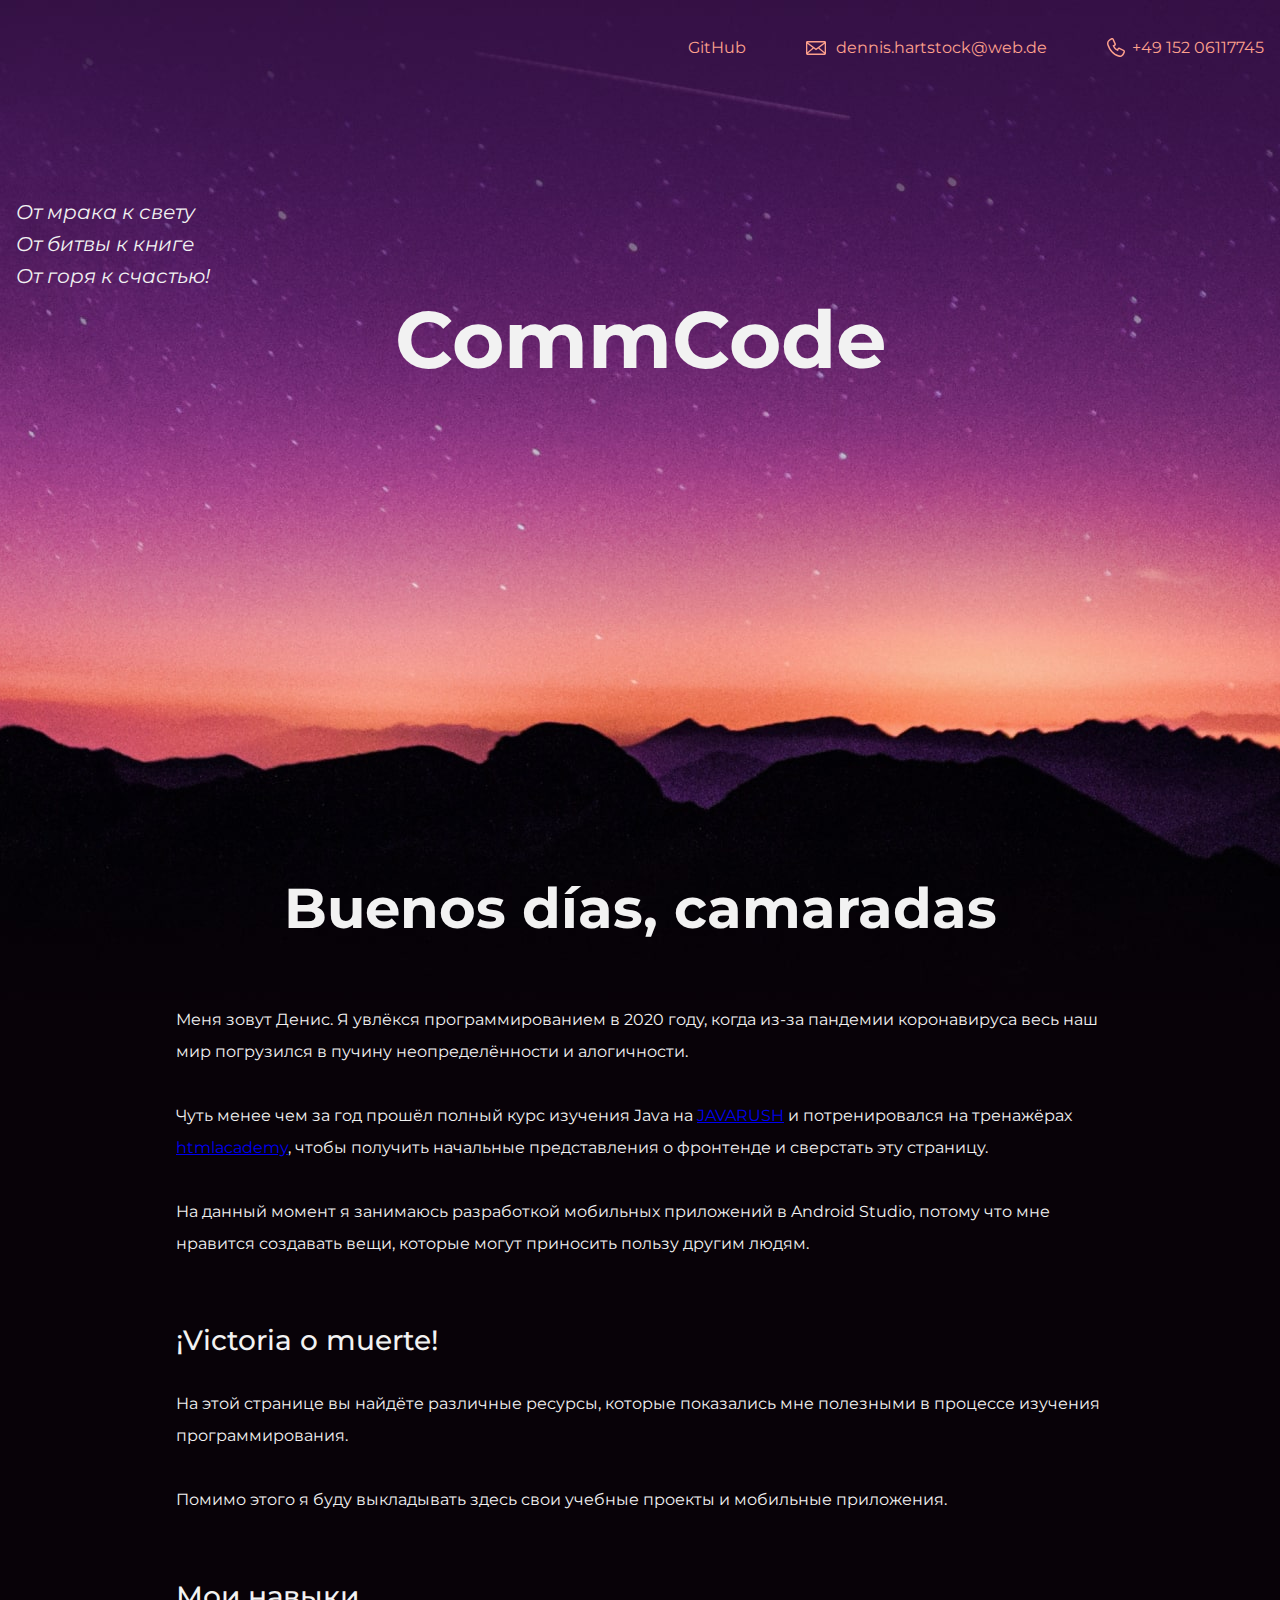
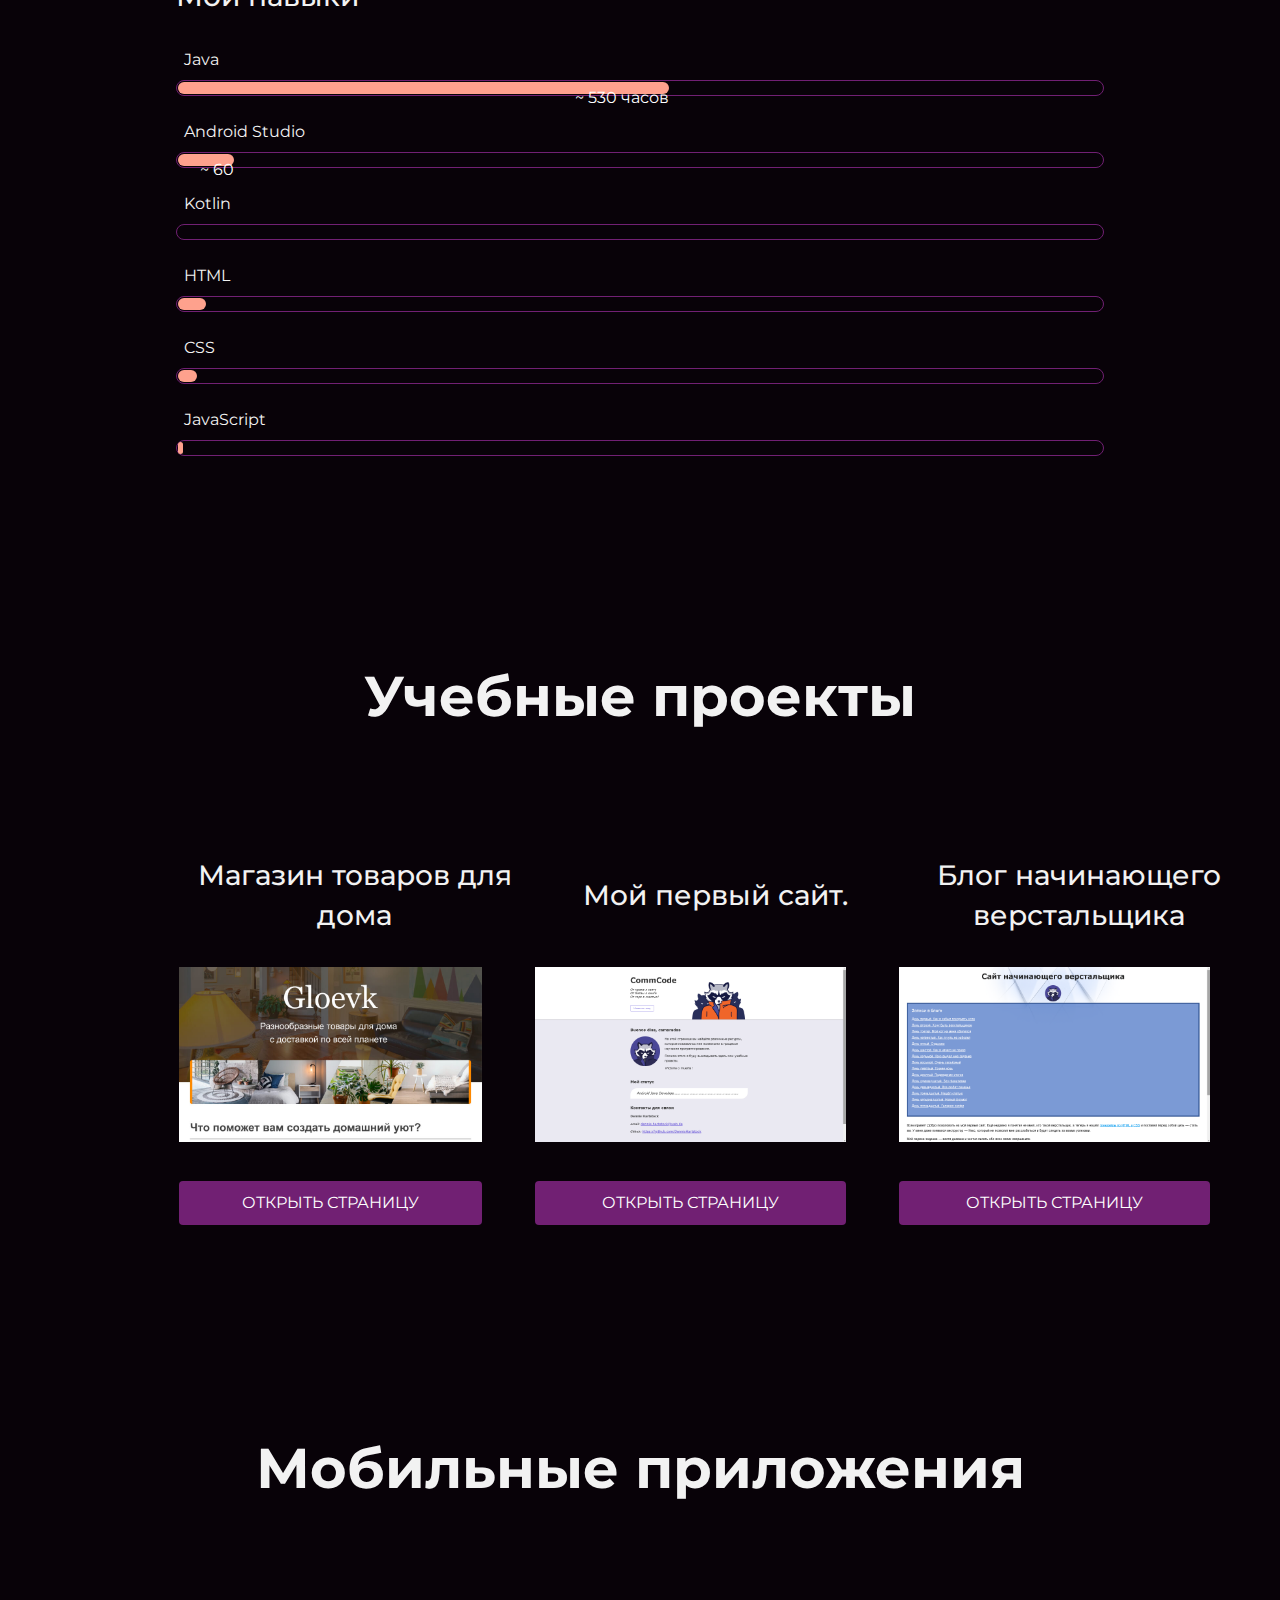
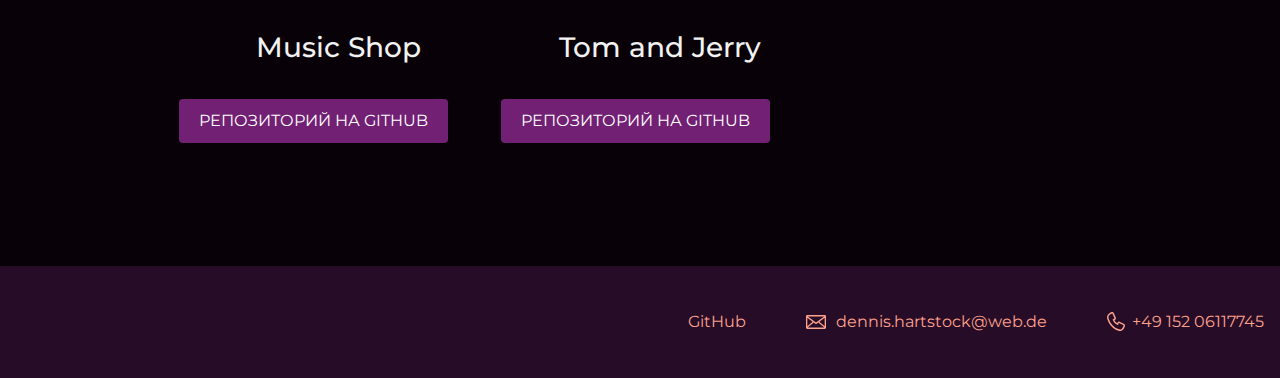
==== commit ac8aba6c: "change level of skills" ====
--- a/index.html
+++ b/index.html
@@ -22,17 +22,17 @@
     <div class="container">
       <p><cite>От мрака к свету<br>От битвы к книге<br>От горя к счастью!</cite></p>
       <h1 class="heading">CommCode</h1>
-      
+
     </div>
   </section>
 
   <section class="intro">
     <div class="container">
-       <figure>
+      <figure>
         <!-- <img class="user-image" src="files/user.jpg" height="200" alt="Фотография Неопознанного Енота"> -->
       </figure>
       <h2 class="subheading">Buenos días, camaradas</h2>
-     
+
 
       <div>
 
@@ -43,8 +43,8 @@
           потренировался на тренажёрах <a href="https://htmlacademy.ru/courses">htmlacademy</a>,
           чтобы получить начальные представления о фронтенде и сверстать эту страницу.</p>
 
-        <p>На данный момент я занимаюсь разработкой мобильных приложений на Android, потому что мне нравится создавать
-          вещи, которые могут приносить пользу другим людям.</p>
+        <p>На данный момент я занимаюсь разработкой мобильных приложений в Android Studio, потому что мне нравится
+          создавать вещи, которые могут приносить пользу другим людям.</p>
 
       </div>
 
@@ -63,27 +63,27 @@
         <dl class="skills-list">
           <dt class="skill-java">Java</dt>
           <dd class="level">
-            <div style="width: 50%;">~500 часов</div>
+            <div style="width: 53%;">~ 530 часов</div>
           </dd>
           <dt class="skill-android-studio">Android Studio</dt>
           <dd class="level">
+            <div style="width: 6%;">~ 60</div>
+          </dd>
+          <dt class="skill-Kotlin">Kotlin</dt>
+          <dd class="level">
+            <div style="width: 0%;"></div>
+          </dd>
+          <dt class="skill-html">HTML</dt>
+          <dd class="level">
+            <div style="width: 3%;"></div>
+          </dd>
+          <dt class="skill-css">CSS</dt>
+          <dd class="level">
             <div style="width: 2%;"></div>
           </dd>
-          <dt class="skill-Kotlin">Kotlin</dt>
-          <dd class="level">
-            <div style="width: 0%;"></div>
-          </dd>
-          <dt class="skill-html">HTML</dt>
-          <dd class="level">
-            <div style="width: 2%;"></div>
-          </dd>
-          <dt class="skill-css">CSS</dt>
-          <dd class="level">
-            <div style="width: 2%;"></div>
-          </dd>
           <dt class="skill-javascript">JavaScript</dt>
           <dd class="level">
-            <div style="width: 1%;"></div>
+            <div style="width: 0.5%;"></div>
           </dd>
         </dl>
       </div>
@@ -92,29 +92,105 @@
 
   <section class="portfolio">
     <div class="container">
-      <h2 class="subheading">Мои работы</h2>
-
-      <h3>Магазин товаров для дома</h3>
-      <figure class="project-image">
-        <img src="files/gloevk-example.jpg" height="200" alt="Cайт магазина товаров для дома">
-      </figure>
-      <a class="button" href="source/project-gloevk/index.html">Открыть страницу</a>
-
-      <h3>Мой первый сайт.</h3>
-      <figure class="project-image">
-        <img src="files/commcode-example.png" height="200" alt="Мой первый сайт">
-      </figure>
-      <a class="button" href="source/commcode/index.html">Открыть страницу</a>
-
-      
-      <h3>Блог начинающего верстальщика</h3>
-      <figure class="project-image">
-        <img src="files/project_site-example.png" height="200" alt="Блог начинающего верстальщика">
-      </figure>
-      <a class="button" href="source/project_site/index.html">Открыть страницу</a>
-
-
-      <!-- <p>Статический блог про обучение HTML и CSS.</p> -->
+      <h2 class="subheading">Учебные проекты</h2>
+      <table class="table">
+        <tr>
+          <th>
+            <h3>Магазин товаров для дома</h3>
+          </th>
+          <th>
+            <h3>Мой первый сайт.</h3>
+          </th>
+          <th>
+            <h3>Блог начинающего верстальщика</h3>
+          </th>
+        </tr>
+        <tr>
+          <td>
+            <figure class="project-image">
+              <img src="files/gloevk-example.jpg" height="175" alt="Cайт магазина товаров для дома">
+            </figure>
+          </td>
+          <td>
+            <figure class="project-image">
+              <img src="files/commcode-example.png" height="175" alt="Мой первый сайт">
+            </figure>
+          </td>
+          <td>
+            <figure class="project-image">
+              <img src="files/project_site-example.png" height="175" alt="Блог начинающего верстальщика">
+            </figure>
+          </td>
+        </tr>
+        <tr>
+          <td><a class="button" href="source/project-gloevk/index.html">Открыть страницу</a></td>
+          <td><a class="button" href="source/commcode/index.html">Открыть страницу</a></td>
+          <td><a class="button" href="source/project_site/index.html">Открыть страницу</a></td>
+        </tr>
+      </table>
+    </div>
+  </section>
+
+  <section class="portfolio">
+    <div class="container">
+      <h2 class="subheading">Мобильные приложения</h2>
+
+      <table class="table">
+        <tr>
+          <th>
+            <h3>Music Shop</h3>
+          </th>
+          <th>
+            <h3>Tom and Jerry</h3>
+          </th>
+          <th>
+            <h3></h3>
+          </th>
+        </tr>
+        <!--<tr>
+              <td>
+                <figure class="project-image">
+                  <img src="files/gloevk-example.jpg" height="200" alt="Cайт магазина товаров для дома">
+                </figure>
+              </td>
+              <td>
+                <figure class="project-image">
+                  <img src="files/commcode-example.png" height="200" alt="Мой первый сайт">
+                </figure>
+              </td>
+              <td>
+                <figure class="project-image">
+                  <img src="files/project_site-example.png" height="200" alt="Блог начинающего верстальщика">
+                </figure>
+              </td>
+            </tr>-->
+        <tr>
+          <td><a class="button" href="https://github.com/DennisHartstock/MusicShop">Репозиторий на GitHub</a></td>
+          <td><a class="button" href="https://github.com/DennisHartstock/TomAndJerry">Репозиторий на GitHub</a></td>
+              <!--<td><a class="button" href="source/project_site/index.html">Репозиторий на GitHub</a></td>-->
+        </tr>
+      </table>
+      <!--<h3>Магазин товаров для дома</h3>
+          <figure class="project-image">
+            <img src="files/gloevk-example.jpg" height="200" alt="Cайт магазина товаров для дома">
+          </figure>
+          <a class="button" href="source/project-gloevk/index.html">Открыть страницу</a>
+
+          <h3>Мой первый сайт.</h3>
+          <figure class="project-image">
+            <img src="files/commcode-example.png" height="200" alt="Мой первый сайт">
+          </figure>
+          <a class="button" href="source/commcode/index.html">Открыть страницу</a>
+
+
+          <h3>Блог начинающего верстальщика</h3>
+          <figure class="project-image">
+            <img src="files/project_site-example.png" height="200" alt="Блог начинающего верстальщика">
+          </figure>
+          <a class="button" href="source/project_site/index.html">Открыть страницу</a>
+
+
+          <p>Статический блог про обучение HTML и CSS.</p>-->
     </div>
   </section>
 
--- a/style.css
+++ b/style.css
@@ -86,7 +86,7 @@
 
 .intro h3,
 .portfolio h3 {
-  margin-top: 100px;
+  margin-top: 60px;
   font-size: 28px;
   line-height: 40px;
   font-weight: 500;
@@ -135,7 +135,12 @@
 }
 
 .portfolio {
-  margin: 0 0 120px;
+  margin: 200px 0 120px;
+}
+
+td {
+  padding-right: 50px;
+  
 }
 
 .projects {
@@ -160,11 +165,12 @@
 .button {
   padding: 6px 20px;
   display: inline-block;
-  vertical-align: baseline;
   text-decoration: none;
   text-transform: uppercase;
   border-radius: 4px;
   background-color: #712073;
+  display: block;
+  text-align: center;
   color: #ffffff;
 }
 
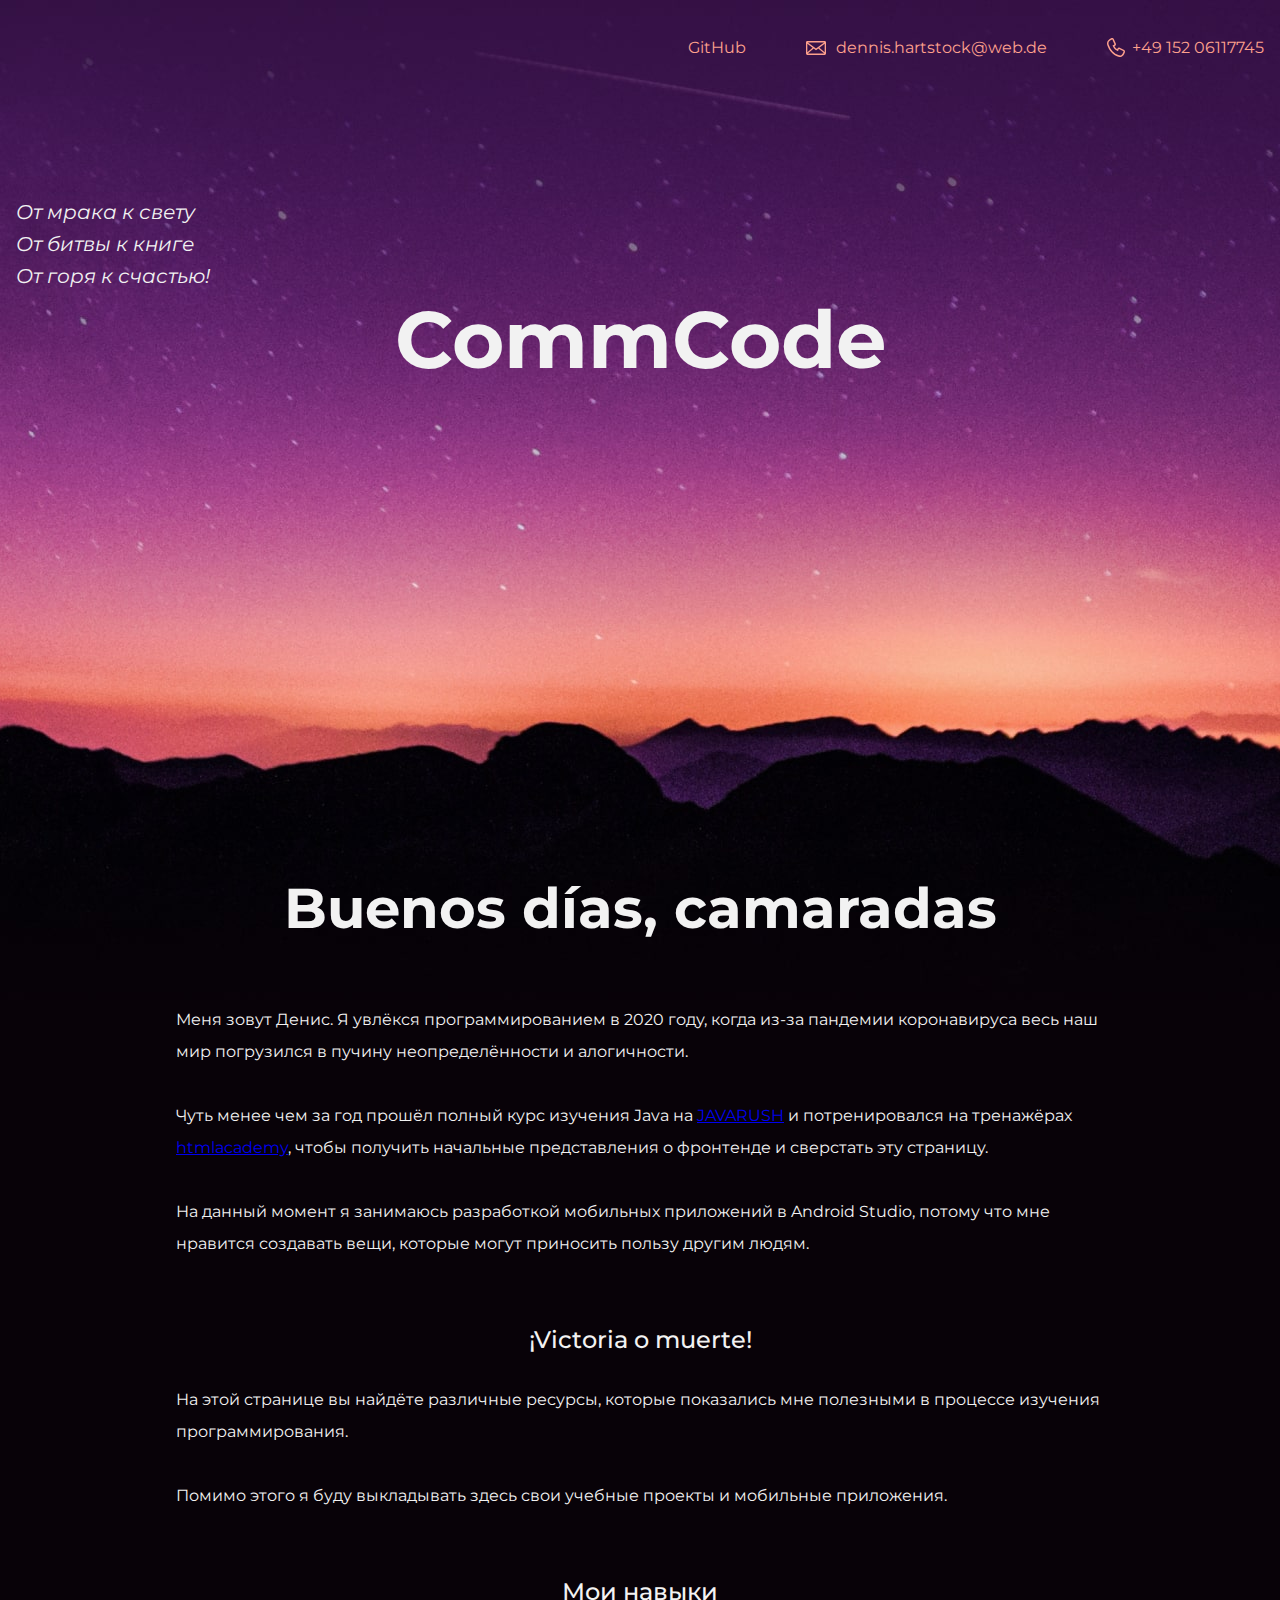
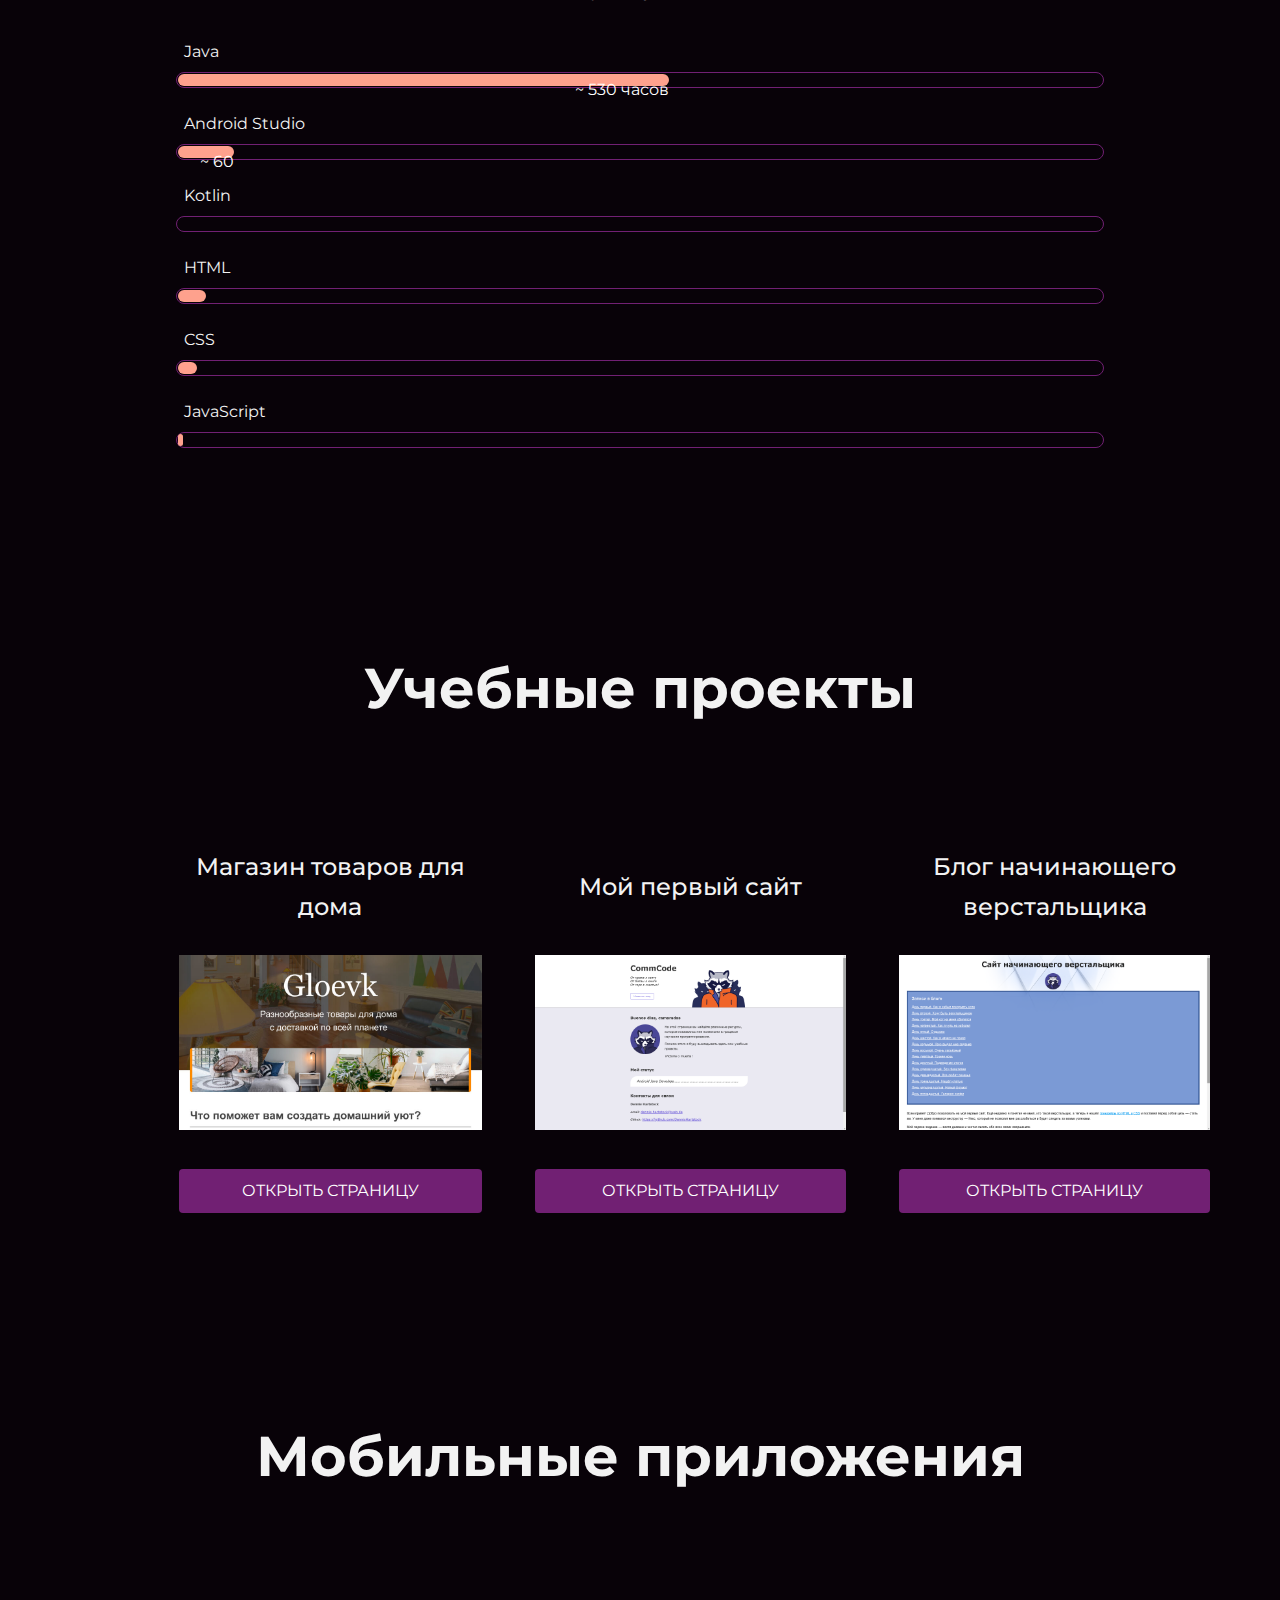
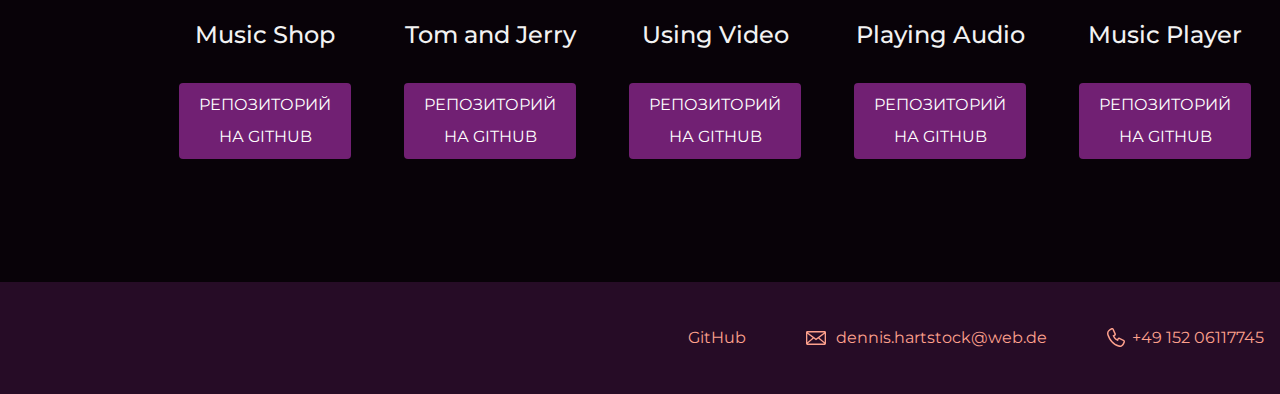
==== commit 786fbede: "add links to apps" ====
--- a/index.html
+++ b/index.html
@@ -95,15 +95,15 @@
       <h2 class="subheading">Учебные проекты</h2>
       <table class="table">
         <tr>
-          <th>
+          <td>
             <h3>Магазин товаров для дома</h3>
-          </th>
-          <th>
-            <h3>Мой первый сайт.</h3>
-          </th>
-          <th>
+          </td>
+          <td>
+            <h3>Мой первый сайт</h3>
+          </td>
+          <td>
             <h3>Блог начинающего верстальщика</h3>
-          </th>
+          </td>
         </tr>
         <tr>
           <td>
@@ -137,37 +137,30 @@
 
       <table class="table">
         <tr>
-          <th>
+          <td>
             <h3>Music Shop</h3>
-          </th>
-          <th>
+          </td>
+          <td>
             <h3>Tom and Jerry</h3>
-          </th>
-          <th>
-            <h3></h3>
-          </th>
+          </td>
+          <td>
+            <h3>Using Video</h3>
+          </td>
+          <td>
+            <h3>Playing Audio</h3>
+          </td>
+          <td>
+            <h3>Music Player</h3>
+          </td>
         </tr>
-        <!--<tr>
-              <td>
-                <figure class="project-image">
-                  <img src="files/gloevk-example.jpg" height="200" alt="Cайт магазина товаров для дома">
-                </figure>
-              </td>
-              <td>
-                <figure class="project-image">
-                  <img src="files/commcode-example.png" height="200" alt="Мой первый сайт">
-                </figure>
-              </td>
-              <td>
-                <figure class="project-image">
-                  <img src="files/project_site-example.png" height="200" alt="Блог начинающего верстальщика">
-                </figure>
-              </td>
-            </tr>-->
+
         <tr>
           <td><a class="button" href="https://github.com/DennisHartstock/MusicShop">Репозиторий на GitHub</a></td>
           <td><a class="button" href="https://github.com/DennisHartstock/TomAndJerry">Репозиторий на GitHub</a></td>
-              <!--<td><a class="button" href="source/project_site/index.html">Репозиторий на GitHub</a></td>-->
+          <td><a class="button" href="https://github.com/DennisHartstock/UsingVideo">Репозиторий на GitHub</a></td>
+          <td><a class="button" href="https://github.com/DennisHartstock/PlayingAudio">Репозиторий на GitHub</a></td>
+          <td><a class="button" href="https://github.com/DennisHartstock/MusicPlayer">Репозиторий на GitHub</a></td>
+          </td>
         </tr>
       </table>
       <!--<h3>Магазин товаров для дома</h3>
--- a/style.css
+++ b/style.css
@@ -87,7 +87,8 @@
 .intro h3,
 .portfolio h3 {
   margin-top: 60px;
-  font-size: 28px;
+  font-size: 24px;
+  text-align: center;
   line-height: 40px;
   font-weight: 500;
 }
